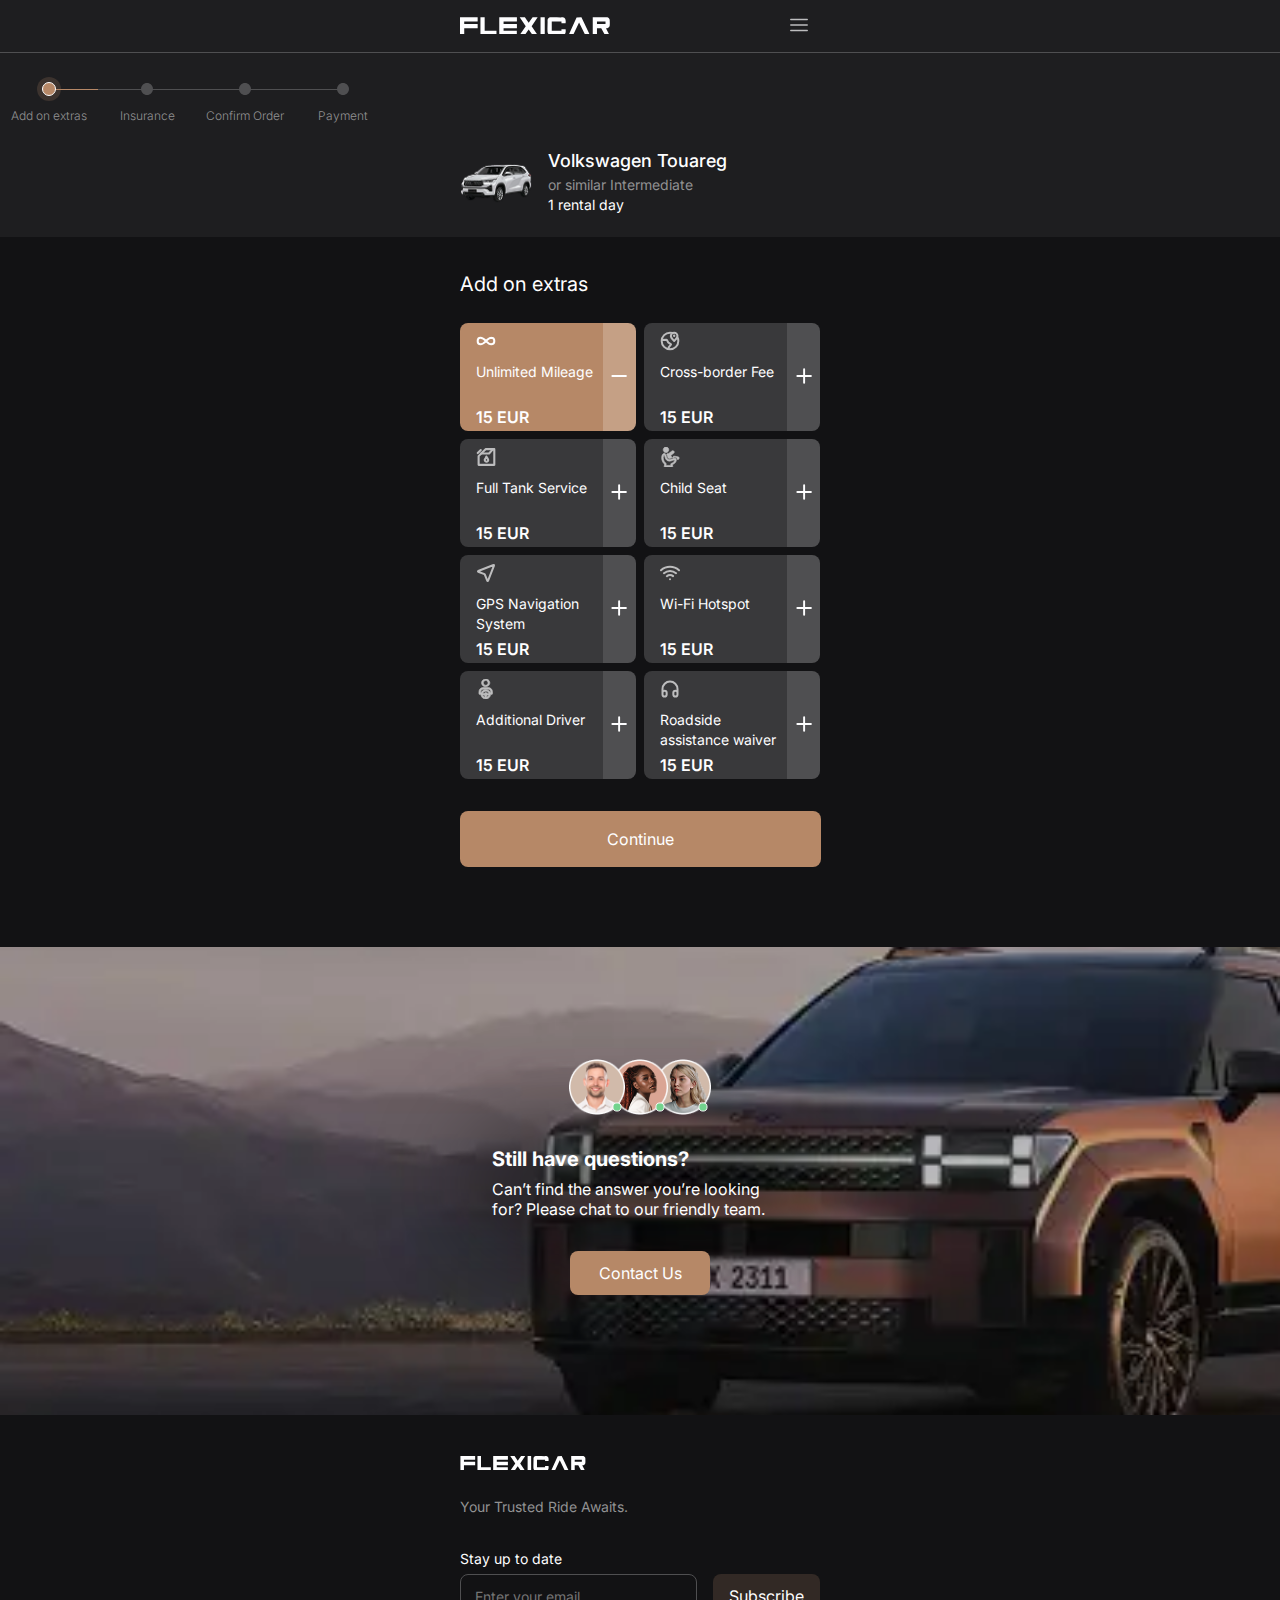
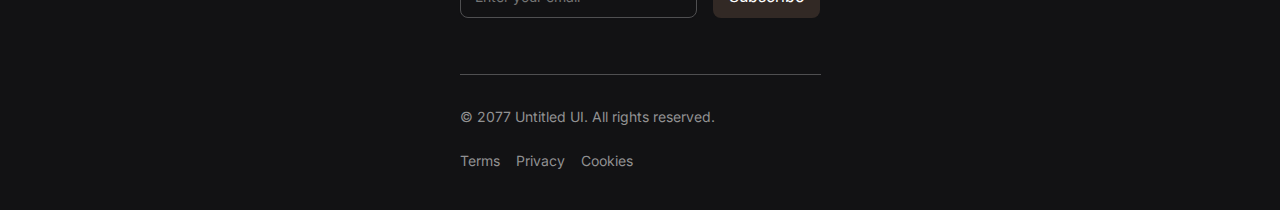
==== product_page_step1.html @ 30f01594 "update product_page_step2 add mobile styles" ====
<!DOCTYPE html>
<html lang="en">
  <head>
    <meta charset="UTF-8" />
    <meta http-equiv="X-UA-Compatible" content="IE=edge" />
    <meta name="viewport" content="width=device-width, initial-scale=1.0" />
    <title>Document</title>
    <link rel="preconnect" href="https://fonts.googleapis.com" />
    <link rel="preconnect" href="https://fonts.gstatic.com" crossorigin />
    <link
      href="https://fonts.googleapis.com/css2?family=Inter:wght@300;400;500;600;700&display=swap"
      rel="stylesheet"
    />
    <link rel="stylesheet" href="./css/global.css" />
    <link rel="stylesheet" href="./css/styles.css" />
  </head>
  <body>
    <header class="header">
      <div class="container nav-container">
        <nav class="header-nav">
          <a href="./index.html" class="logo link">
            <svg class="logo-icon">
              <use href="./assets/icons/icons.svg#_1"></use></svg></a>
          <ul class="nav-list">
            <li class="item">
              <a href="./index.html" class="link link-current">Book</a>
            </li>
            <li class="item">
              <a href="./portfolio.html" class="link">Help</a>
            </li>
            <li class="item"><a href="" class="link">FAQ</a></li>
            <li class="item"><a href="" class="link">Rental Policies</a></li>
            <li class="item"><a href="" class="link">Blog&Guides</a></li>
          </ul>
        </nav>

        <button type="button" class="burger-menu js-open-menu">
          <svg class="burger-icon">
            <use href="./assets/icons/icons.svg#menu"></use>
          </svg>
        </button>
      </div>
    </header>
    <main>
      <section class="car-info">
        <div class="stepper-container">
          <div class="stepper">
            <div class="stepper-icon-wrapper first">
              <span class="background icon">
                <svg class="active-icon">
                  <use href="./assets/icons/icons.svg#Ellipse"></use></svg></span>
              <span class="line"></span>
            </div>
            <p class="stepper-text gray">Add on extras</p>
          </div>
          <div class="stepper">
            <div class="stepper-icon-wrapper not-active">
              <span class="line medium-gray right"></span>
              <svg class="inactive-icon">
                <use href="./assets/icons/icons.svg#Ellipse-2"></use>
              </svg>
              <span class="line medium-gray left"></span>
            </div>
            <p class="stepper-text gray">Insurance</p>
          </div>
          <div class="stepper">
            <div class="stepper-icon-wrapper not-active">
              <span class="line medium-gray right"></span>
              <svg class="inactive-icon">
                <use href="./assets/icons/icons.svg#Ellipse-2"></use>
              </svg>
              <span class="line medium-gray left"></span>
            </div>
            <p class="stepper-text gray">Confirm Order</p>
          </div>
          <div class="stepper">
            <div class="stepper-icon-wrapper not-active last">
              <span class="line medium-gray right"></span>
              <svg class="inactive-icon">
                <use href="./assets/icons/icons.svg#Ellipse-2"></use>
              </svg>
            </div>
            <p class="stepper-text gray">Payment</p>
          </div>
        </div>
        <div class="container">
          <div class="car-info-wrapper">
            <div class="car-info-thumb">
              <img
                src="./assets/images/step1/car@1x.png"
                srcset="
                  ./assets/images/step1/car@1x.png 1x,
                  ./assets/images/step1/car@2x.png 2x
                "
                alt="Car for rental"
                width="72"
                height="48"
                loading="lazy"
              />
            </div>
            <div>
              <h2 class="car-info-title mb-4">Volkswagen Touareg</h2>
              <p class="feature-text gray">or similar Intermediate</p>
              <p class="feature-text">1 rental day</p>
            </div>
          </div>
        </div>
      </section>
      <section class="extras-section">
        <div class="container">
          <h2 class="extras-title">Add on extras</h2>
          <ul class="extras-list">
            <li class="extras-item">
              <div class="extras-wrapper-left active">
                <svg class="extras-icon active">
                  <use href="./assets/icons/icons.svg#infinity"></use>
                </svg>
                <div>
                  <h3 class="extras-item-title">Unlimited Mileage</h3>
                  <p class="extras-price">15 EUR</p>
                </div>
              </div>
              <button class="extras-button active-btn">
                <svg class="btn-icon">
                  <use href="./assets/icons/icons.svg#minus"></use>
                </svg>
              </button>
            </li>
            <li class="extras-item">
              <div class="extras-wrapper-left">
                <svg class="extras-icon">
                  <use href="./assets/icons/icons.svg#globe"></use>
                </svg>
                <div>
                  <h3 class="extras-item-title">Cross-border Fee</h3>
                  <p class="extras-price">15 EUR</p>
                </div>
              </div>
              <button class="extras-button">
                <svg class="btn-icon">
                  <use href="./assets/icons/icons.svg#plus"></use>
                </svg>
              </button>
            </li>
            <li class="extras-item">
              <div class="extras-wrapper-left">
                <svg class="extras-icon">
                  <use href="./assets/icons/icons.svg#Group"></use>
                </svg>
                <div>
                  <h3 class="extras-item-title">Full Tank Service</h3>
                  <p class="extras-price">15 EUR</p>
                </div>
              </div>
              <button class="extras-button">
                <svg class="btn-icon">
                  <use href="./assets/icons/icons.svg#plus"></use>
                </svg>
              </button>
            </li>
            <li class="extras-item">
              <div class="extras-wrapper-left">
                <svg class="extras-icon fill-icon">
                  <use href="./assets/icons/icons.svg#baby-seat"></use>
                </svg>
                <div>
                  <h3 class="extras-item-title">Child Seat</h3>
                  <p class="extras-price">15 EUR</p>
                </div>
              </div>
              <button class="extras-button">
                <svg class="btn-icon">
                  <use href="./assets/icons/icons.svg#plus"></use>
                </svg>
              </button>
            </li>
            <li class="extras-item">
              <div class="extras-wrapper-left">
                <svg class="extras-icon">
                  <use
                    href="./assets/icons/icons.svg#navigation-pointer-01"
                  ></use>
                </svg>
                <div>
                  <h3 class="extras-item-title">GPS Navigation System</h3>
                  <p class="extras-price">15 EUR</p>
                </div>
              </div>
              <button class="extras-button">
                <svg class="btn-icon">
                  <use href="./assets/icons/icons.svg#plus"></use>
                </svg>
              </button>
            </li>
            <li class="extras-item">
              <div class="extras-wrapper-left">
                <svg class="extras-icon">
                  <use href="./assets/icons/icons.svg#wifi"></use>
                </svg>
                <div>
                  <h3 class="extras-item-title">Wi-Fi Hotspot</h3>
                  <p class="extras-price">15 EUR</p>
                </div>
              </div>
              <button class="extras-button">
                <svg class="btn-icon">
                  <use href="./assets/icons/icons.svg#plus"></use>
                </svg>
              </button>
            </li>
            <li class="extras-item">
              <div class="extras-wrapper-left">
                <svg class="extras-icon fill-icon">
                  <use href="./assets/icons/icons.svg#additional-driver"></use>
                </svg>
                <div>
                  <h3 class="extras-item-title">Additional Driver</h3>
                  <p class="extras-price">15 EUR</p>
                </div>
              </div>
              <button class="extras-button">
                <svg class="btn-icon">
                  <use href="./assets/icons/icons.svg#plus"></use>
                </svg>
              </button>
            </li>
            <li class="extras-item">
              <div class="extras-wrapper-left">
                <svg class="extras-icon">
                  <use href="./assets/icons/icons.svg#headphones"></use>
                </svg>
                <div>
                  <h3 class="extras-item-title">Roadside assistance waiver</h3>
                  <p class="extras-price">15 EUR</p>
                </div>
              </div>
              <button class="extras-button">
                <svg class="btn-icon">
                  <use href="./assets/icons/icons.svg#plus"></use>
                </svg>
              </button>
            </li>
          </ul>
          <a
            href="./product_page_step2.html"
            class="main-button primary-btn btn-large"
          >
            Continue
          </a>
        </div>
      </section>
    
    <section class="contact-us">
      <div class="container">
        <div class="contact-wrapper">
          <div class="elipse"></div>
          <div class="avatar-wrapper">
            <div class="avatar-thumb">
              <img
                class="avatar"
                src="./assets/images/contact-us/avatar_1@1x.png"
                srcset="
                  ./assets/images/contact-us/avatar_1@1x.png 1x,
                  ./assets/images/contact-us/avatar_1@2x.png 2x
                "
                alt="avatar of team"
                width="56"
                height="56"
                loading="lazy"
              />
              <svg class="circle">
                <use href="./assets/icons/icons.svg#Ellipse-green"></use>
              </svg>
            </div>
            <div class="avatar-thumb">
              <img
                class="avatar"
                src="./assets/images/contact-us/avatar_2@1x.png"
                srcset="
                  ./assets/images/contact-us/avatar_2@1x.png 1x,
                  ./assets/images/contact-us/avatar_2@2x.png 2x
                "
                alt="avatar of team"
                width="56"
                height="56"
                loading="lazy"
              />
              <svg class="circle">
                <use href="./assets/icons/icons.svg#Ellipse-green"></use>
              </svg>
            </div>
            <div class="avatar-thumb">
              <img
                class="avatar"
                src="./assets/images/contact-us/avatar_3@1x.png"
                srcset="
                  ./assets/images/contact-us/avatar_3@1x.png 1x,
                  ./assets/images/contact-us/avatar_3@2x.png 2x
                "
                alt="avatar of team"
                width="56"
                height="56"
                loading="lazy"
              />
              <svg class="circle">
                <use href="./assets/icons/icons.svg#Ellipse-green"></use>
              </svg>
            </div>
          </div>
          <div class="support-wrapper">
            <h3 class="price">Still have questions?</h3>
            <p class="support-text">
              Can’t find the answer you’re looking for? Please chat to our
              friendly team.
            </p>
          </div>
          <button type="button" class="main-button primary-btn btn-medium">
            Contact Us
          </button>
        </div>
      </div>
    </section>
  </main>
    <footer class="footer-section">
      <div class="container footer-container">
        <div class="footer-wrapper">
          <div class="footer-logo-text">
            <a href="./index.html">
              <svg class="logo-footer">
                <use href="./assets/icons/icons.svg#_1"></use></svg></a>
            <p class="feature-text gray">Your Trusted Ride Awaits.</p>
          </div>
          <div class="subscribe-container">
            <p class="feature-text">Stay up to date</p>
            <form class="subscribe-form" action="">
              <input
                class="subscribe-input"
                type="text"
                placeholder="Enter your email"
              />
              <button
                class="main-button secondary-btn subscribe-btn"
                type="submit"
              >
                Subscribe
              </button>
            </form>
          </div>
        </div>
        <div class="footer-wrapper bottom">
          <p class="feature-text gray">
            © 2077 Untitled UI. All rights reserved.
          </p>
          <div class="footer-links">
            <p class="feature-text gray">Terms</p>
            <p class="feature-text gray">Privacy</p>
            <p class="feature-text gray">Cookies</p>
          </div>
        </div>
      </div>
    </footer>
  </body>
</html>
---- css/global.css ----
:root {
  --white: #fefeff;
  --accent: #b68867;
  --primary: #121214;
  --dark-grey: #1e1e20;
  --light-gray: #919192;
  --medium-gray: #4f4f51;
  --primary-20: rgba(182, 136, 103, 0.2);
  --hover-btn: rgba(182, 136, 103, 0.7);
  --hover-secondary-btn: rgba(64, 54, 49, 0.4);
  --primary-light: #c5a085;
  --background: #121214;
  --white-10: #39393b;
  --white-20:rgba(255, 255, 255, 0.20);
  --white-5: rgba(255, 255, 255, 0.05);
  --white-90: #e9e9e9;
  --white-80: #d3d3d3;
  --white-70: #bdbdbe;
  --white-60: #a7a7a8;
  --white-40: #7b7b7c;
  --white-30: #656566;
  --white-05: #1e1e20;
  --primary-15: rgba(26, 156, 192, 0.15);
  --green-active: #27c137;
  --green-basic: #2ea56d;
  --green-fill: rgba(74, 169, 112, 0.09);
  --green-stroke: rgba(171, 239, 198, 0.5);
  --green-active: #72d38d;
  --red-fill: rgba(240, 68, 56, 0.09);
  --red-basic: #f04438;
  --red-stroke: rgba(254, 205, 202, 0.5);
  --gray-basic: #667085;
  --gray-stroke: rgba(228, 231, 236, 0.5);
  --gray-fill: rgba(102, 112, 133, 0.09);
  --ellipse: rgba(0, 0, 0, 0.4);
  --animation-transition: 250ms cubic-bezier(0.4, 0, 0.2, 1);
  --colors-effects-shadows-shadow-xs: rgba(16, 24, 40, 0.05);
  --linear-gradient:linear-gradient(150deg, #B68867 6.05%, #BC8473 88.69%);
}

*,
*:before,
*:after {
  box-sizing: border-box;
  margin: 0;
  padding: 0;
}

html,
body {
  max-width: 100vw;
}

body {
  min-height: 100vh;
  margin: 0;
  font-family: "Inter", sans-serif;
  font-size: 14px;
  font-style: normal;
  font-weight: 400;
  line-height: normal;
  background-color: var(--primary);
  color: var(--white);
  -webkit-font-smoothing: antialiased;
  -moz-osx-font-smoothing: grayscale;
}

input {
  appearance: none;
  -webkit-appearance: none;
  -moz-appearance: none;
  border: none;
  padding: 0;
  margin: 0;
  background: none;
  font: inherit;
  color: inherit;
  cursor: text;
}

img {
  display: block;
  height: auto;
  width: 100%;
}

ul,
ol {
  list-style: none;
}

h1,
h2,
h3,
p {
  margin: 0;
  font-weight: normal;
  margin-block-start: 0;
}

a {
  display: block;
  text-decoration: none;
  color: inherit;
}

button {
  padding: 0;
  border: none;
  font: inherit;
  background-color: transparent;
  cursor: pointer;
}

address {
  font-style: normal;
}

.container {
  width: 393px;
  margin-left: auto;
  margin-right: auto;
  padding-left: 16px;
  padding-right: 16px;
}

.main-button {
  display: flex;
  justify-content: center;
  align-items: center;
  border-radius: 8px;
  gap: 8px;
  padding: 18px 24px;
  font-size: 16px;
  color: var(--white);
  transition: background-color var(--animation-transition);
}

.primary-btn {
  background-color: var(--accent);
  z-index: 1;
}

.primary-btn:hover,
.primary-btn:focus {
  background-color: var(--hover-btn);
}

.secondary-btn {
  background-color: var(--primary-20);
}

.secondary-btn:hover,
.secondary-btn:focus {
  background-color: var(--hover-secondary-btn);
}

.subscribe-btn {
  height: 44px;
  padding: 12px 16px;
}

.btn-large {
  width: 361px;
  height: 56px;
  margin-left: auto;
  margin-right: auto;
}

.btn-medium {
  width: 140px;
  height: 44px;
}
---- css/styles.css ----
.header {
  width: 100%;
  padding-top: 4px;
  padding-bottom: 4px;
  background-color: var(--dark-grey);
}

.container.nav-container {
  display: flex;
  align-items: center;
  justify-content: space-between;
}

.header-nav {
  display: flex;
  align-items: center;
}

.logo-icon{
  width: 150px;
  height: 18px;
  fill: var(--white);
}

.nav-list {
  display: none;
}

.burger-menu {
  width: 44px;
  height: 44px;
  padding: 10px;
  background-color: transparent;
  border: none;
}

.burger-icon{
  width: 22px;
  height: 22px;
  stroke: var( --white-70);
}

.product-section {
  position: relative;
  padding-top: 40px;
  padding-bottom: 80px;
}

.product-container {
  display: flex;
  flex-direction: column;
  gap: 24px;
  margin-bottom: 32px;
}
.list-wrapper {
  display: flex;
  flex-direction: column;
  gap: 24px;
}

.title-wrapper,
.features-wrapper {
  display: flex;
  flex-direction: column;
  gap: 8px;
}

.car-title {
  font-size: 20px;
  font-weight: 500;
  line-height: 1;
  text-transform: capitalize;
}

.price {
  font-size: 20px;
  font-weight: 700;
}

.car-container {
  position: relative;
  padding-top: 24px;
  padding-bottom: 30px;
}

.gradient {
  position: absolute;
  top: 16px;
  width: 361px;
  height: 242px;
  flex-shrink: 0;
  border-radius: 361px;
  background: radial-gradient(
    50% 50% at 50% 50%,
    rgba(255, 255, 255, 0.35) 0%,
    rgba(255, 255, 255, 0) 100%
  );
  filter: blur(40px);
}

.thumb {
  position: relative;
}

.ellipse {
  position: absolute;
  bottom: 3px;
  width: 361px;
  height: 66px;
  color: var(--primary);
  filter: blur(40px);
  border-radius: 361px;
}

.car-img {
  width: 361px;
  height: 188px;
}

.features-title {
  font-size: 18px;
  font-weight: 500;
  line-height: 1.56;
}

.features-list {
  display: flex;
  flex-direction: column;
  align-items: flex-start;
  gap: 4px;
  align-self: stretch;
}

.feature-item {
  display: flex;
  align-items: center;
  gap: 8px;
}

.icon-stroke{
  width: 16px;
  height: 16px;
  fill: transparent;
  stroke: var( --white);
}

.icon-fill{
    width: 16px;
    height: 16px;
    fill: var( --white);
}

.feature-text {
  line-height: 1.4;
}

.info-list {
  display: flex;
  flex-wrap: wrap;
  column-gap: 8px;
  row-gap: 4px;
}

.info-item {
  display: flex;
  width: 142px;
  padding: 4px 0px;
  align-items: center;
  align-content: center;
  gap: 8px;
  flex-wrap: wrap;
}

.contact-us {
  padding: 80px 0px;
  background-size: cover;
  background-repeat: no-repeat;
  background-position: center;
  background-image: url("../assets/images/contact_us_bg_mobile@1x.webp");
}
@media (-webkit-min-device-pixel-ratio: 2),
  (min-resolution: 192dpi),
  (min-resolution: 2dppx) {
  @media (max-width: 767px) {
    .contact-us {
      background-image: url("../assets/images/contact_us_bg_mobile@2x.webp");
    }
  }
}

.contact-wrapper {
  position: relative;
  display: flex;
  flex-direction: column;
  justify-content: center;
  align-items: center;
  padding: 32px 32px 40px 32px;
  gap: 32px;
}

.elipse {
  position: absolute;
  bottom: 76px;
  width: 361px;
  height: 142px;
  border-radius: 361px;
  background: var(--ellipse);
  filter: blur(42.75px);
}

.avatar-wrapper {
  display: flex;
}
.avatar-wrapper .avatar-thumb:not(:first-child) {
  margin-left: -13px;
}

.avatar-thumb:nth-child(1) {
  z-index: 2;
}
.avatar-thumb:nth-child(2) {
  z-index: 1;
}

.avatar-thumb {
  position: relative;
}

.avatar {
  width: 56px;
  height: 56px;
}

.circle {
  width: 10px;
  height: 10px;
  position: absolute;
  bottom: 3px;
  right: 3px;
  fill: var(--green-active);
}

.support-wrapper {
  position: relative;
  z-index: 1;
  display: flex;
  flex-direction: column;
  gap: 8px;
}

.support-text, .card-title, .notice-text {
  font-size: 16px;
}

.footer-section {
  padding: 40px 0;
}

.footer-container {
  display: flex;
  flex-direction: column;
  gap: 56px;
}

.footer-wrapper {
  display: flex;
  flex-direction: column;
  gap: 32px;
}

.footer-wrapper.bottom {
  padding-top: 32px;
  border-top: 1px solid var(--medium-gray);
  gap: 24px;
}

.footer-logo-text {
  display: flex;
  flex-direction: column;
  gap: 24px;
}

.logo-footer{
  width: 126px;
  height: 15px;
  fill: var(--white);
}

.gray {
  color: var(--light-gray);
}

.subscribe-container {
  display: flex;
  flex-direction: column;
  gap: 6px;
}

.subscribe-form {
  display: flex;
  gap: 16px;
}

.subscribe-input {
  display: flex;
  align-items: center;
  align-self: stretch;
  width: 237px;
  padding: 12px 14px;
  outline: none;
  background-color: transparent;
  color: var(--light-gray);
  border-radius: 8px;
  border: 1px solid var(--medium-gray);
  box-shadow: 0px 1px 2px 0px var(--colors-effects-shadows-shadow-xs);
  transition: border-color 0.3s ease;
}

.subscribe-input:focus {
  border: 1px solid var(--white-70);
}

.footer-links {
  display: flex;
  gap: 16px;
}

/* Product page step-1 */

.car-info {
  display: flex;
  flex-direction: column;
  justify-content: flex-end;
  align-items: flex-start;
  gap: 16px;
  padding: 24px 0px 2px 0px;
  background-color: var(--dark-grey);
  border-top: 1px solid var(--medium-gray);
}

.stepper-container {
  display: flex;
}

.stepper {
  display: flex;
  flex-direction: column;
  align-items: center;
  width: 98px;
  height: 46px;
}

.stepper-icon-wrapper {
  display: flex;
  align-items: center;
  margin-bottom: 13px;
}

.stepper-icon-wrapper.first {
  padding-left: 37px;
  margin-bottom: 7px;
}

.stepper-icon-wrapper.last {
  padding-right: 43px;
}

.stepper-icon-wrapper.not-active {
  padding-top: 6px;
}

.background {
  position: relative;
  width: 24px;
  height: 24px;
  /* padding: 4.8px;
  background-color: var(--primary-20); */
  border-radius: 50%;
  z-index: 6;
}

.background.icon {
  padding: 4.8px;
  background-color: var(--primary-20);
}

.active-icon {
  display: block;
  width: 14px;
  height: 14px;
  z-index: 4;
}

.inactive-icon {
  width: 12px;
  height: 12px;
  fill: var(--medium-gray);
}

.line {
  position: relative;
  display: block;
  width: 49px;
  height: 1px;
  background-color: var(--accent);
  z-index: 2;
  margin-left: -12px;
}

.left {
  margin-left: -6px;
}
.right {
  margin-right: -6px;
  margin-left: 0;
}

.medium-gray {
  background-color: var(--medium-gray);
}

.stepper-text, .text-warning {
  font-size: 12px;
  font-weight: 300;
  line-height: 1.4;
}

.car-info-wrapper {
  display: flex;
  /* align-items: center; */
  padding: 8px 0 16px 0;
  gap: 16px;
}

.car-info-thumb {
  padding: 12px 0px;
  width: 72px;
  height: 72px;
}

.car-info-title {
  font-size: 18px;
  font-weight: 500;
  line-height: 1.55556;
}

/* Extras section */

.extras-section,
.insurance-section {
  padding-top: 32px;
  padding-bottom: 80px;
}

.extras-title, .insurance-title {
  font-size: 20px;
  line-height: 1.5;
  margin-bottom: 24px;
}

.extras-list {
  display: grid;
  grid-template-columns: repeat(2, 1fr);
  gap: 8px;
  margin-bottom: 32px;
}

.extras-item {
  display: flex;
  width: 176px;
  height: 108px;
}

.extras-wrapper-left {
  width: 100%;
  padding: 8px 8px 8px 16px;
  background-color: var(--white-10);
  border-top-left-radius: 8px;
  border-bottom-left-radius: 8px;
}

.extras-wrapper-left.active {
  background-color: var(--accent);
}

.extras-button {
  padding: 14px 4.5px;
  background-color: var(--medium-gray);
  border-top-right-radius: 8px;
  border-bottom-right-radius: 8px;
}

.active-btn {
  background-color: var(--primary-light);
}

.btn-icon {
  width: 24px;
  height: 24px;
  stroke: var(--white);
}

.extras-icon {
  width: 20px;
  height: 20px;
  margin-bottom: 8px;
  stroke: var(--white-70);
  fill: transparent;
}

.extras-icon.active{
  stroke: var(--white); 
}

.extras-icon.fill-icon{
  fill: var(--white-70);
}

.extras-item-title {
  height: 40px;
  margin-bottom: 5px;
  font-size: 14px;
  font-style: normal;
  font-weight: 400;
  line-height: 1.4;
}

.extras-price {
  font-size: 16px;
  font-weight: 600;
}

/* Product page step-2 */

.indicator-icon{
  width: 16px;
  height: 16px;
  fill: var(--white);
  z-index: 4;
}

/* .background-check {
  position: relative;
  width: 24px;
  height: 24px;
  padding: 4px;
  background-color: var(--primary-light);
  border-radius: 50%;
  z-index: 6;
} */

.background.check {
  padding: 4px;
  background-color: var(--primary-light);
}

.stepper-icon-wrapper.second {
  margin-bottom: 7px;
}

.insurance-list{
  display: grid;
  grid-template-columns: 1fr;
  gap: 8px;
  margin-bottom: 32px;
}
@media (min-width: 768px) and (max-width: 1023px) {
  .insurance-list {
    grid-template-columns: repeat(3, 1fr);
    gap: 12px;
  }
}

.insurance-item {
  display: flex;
  flex-direction: column;
  gap: 16px;
  padding: 16px;
  background-color: var(--white-5);
  border-radius: 16px;
}

.insurance-item.active {
  /* position: relative;
  border: 2px solid var(--white-20);
  background: var(--linear-gradient); */
  
  border: 2px solid var(--white-20);
  background: url("../assets/images/step2/BG1x.png"), var(--linear-gradient);
  background-size: contain;
  background-repeat: no-repeat;
  background-position: right;
  background-clip: padding-box;
}

@media (-webkit-min-device-pixel-ratio: 2),
  (min-resolution: 192dpi),
  (min-resolution: 2dppx) {
  @media (max-width: 767px) {
    .insurance-item.active {
      background: url("../assets/images/step2/bg@2x.png"), var(--linear-gradient);
      background-size: contain;
      background-repeat: no-repeat;
      background-position: right;
      background-clip: padding-box;
    }
  }
}


.insurance-title-wrapper{
  display: flex;
  flex-direction: column;
  gap: 8px;
  text-align: center;
}

.insurance-price{
font-size: 24px;
font-weight: 500;
line-height: 1;
text-transform: capitalize;
}

.notice-icon{
  width: 16px;
  height: 16px;
  stroke: red;
  fill: transparent;
}

.notice-list{
  display: flex;
  flex: 1 0 0;
  flex-direction: column;
  gap: 16px;
}

.notice-item{
  display: flex;
  gap: 8px;
}

.notice-item .text{
  width: 305px;
}

.text-warning{
  color: var(--white-30);
}

.green{
  stroke: var(--green-active);
}
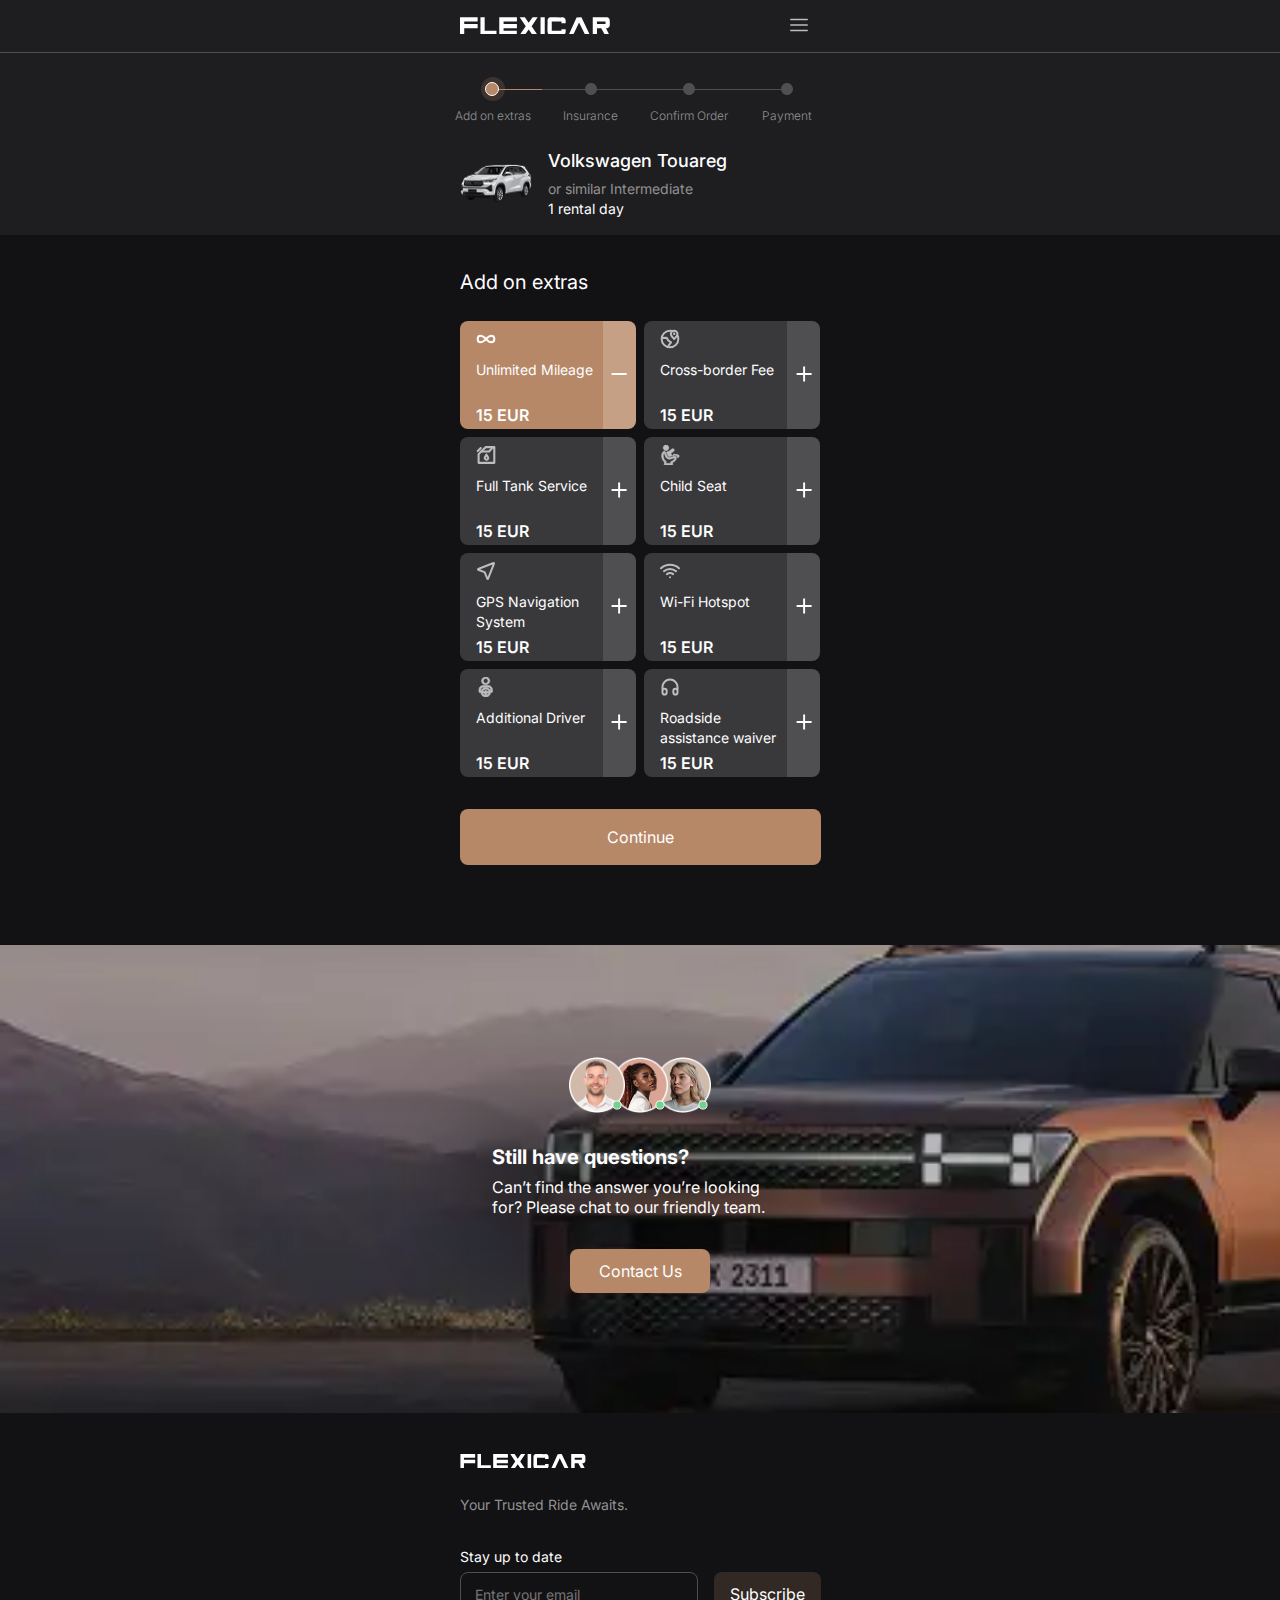
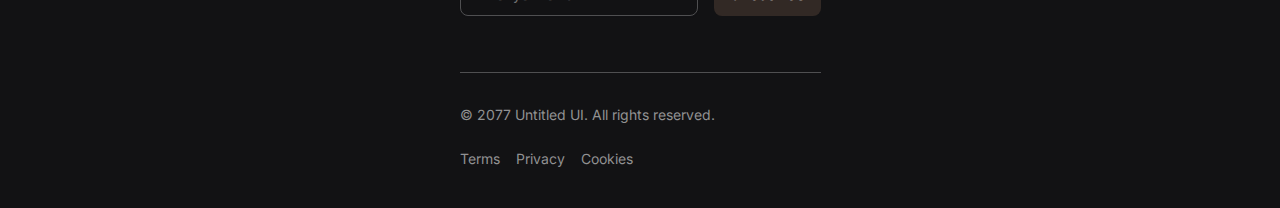
==== commit a2da3bda: "finish mobile responsive layout" ====
--- a/product_page_step1.html
+++ b/product_page_step1.html
@@ -99,7 +99,7 @@
               />
             </div>
             <div>
-              <h2 class="car-info-title mb-4">Volkswagen Touareg</h2>
+              <h2 class="car-info-title">Volkswagen Touareg</h2>
               <p class="feature-text gray">or similar Intermediate</p>
               <p class="feature-text">1 rental day</p>
             </div>
@@ -334,7 +334,7 @@
             <p class="feature-text">Stay up to date</p>
             <form class="subscribe-form" action="">
               <input
-                class="subscribe-input"
+                class="styled-input subscribe-input"
                 type="text"
                 placeholder="Enter your email"
               />
--- a/css/global.css
+++ b/css/global.css
@@ -32,6 +32,7 @@
   --gray-basic: #667085;
   --gray-stroke: rgba(228, 231, 236, 0.5);
   --gray-fill: rgba(102, 112, 133, 0.09);
+  --checkbox-border:#D0D5DD;
   --ellipse: rgba(0, 0, 0, 0.4);
   --animation-transition: 250ms cubic-bezier(0.4, 0, 0.2, 1);
   --colors-effects-shadows-shadow-xs: rgba(16, 24, 40, 0.05);
@@ -65,7 +66,7 @@
   -moz-osx-font-smoothing: grayscale;
 }
 
-input {
+input, select {
   appearance: none;
   -webkit-appearance: none;
   -moz-appearance: none;
@@ -96,6 +97,10 @@
   margin: 0;
   font-weight: normal;
   margin-block-start: 0;
+}
+
+table {
+  border-spacing:0cap;
 }
 
 a {
--- a/css/styles.css
+++ b/css/styles.css
@@ -16,7 +16,7 @@
   align-items: center;
 }
 
-.logo-icon{
+.logo-icon {
   width: 150px;
   height: 18px;
   fill: var(--white);
@@ -34,10 +34,10 @@
   border: none;
 }
 
-.burger-icon{
+.burger-icon {
   width: 22px;
   height: 22px;
-  stroke: var( --white-70);
+  stroke: var(--white-70);
 }
 
 .product-section {
@@ -117,10 +117,13 @@
   height: 188px;
 }
 
-.features-title {
+.features-title,
+.car-info-title,
+.total-table th,
+.total-table td {
   font-size: 18px;
   font-weight: 500;
-  line-height: 1.56;
+  line-height: 1.55556;
 }
 
 .features-list {
@@ -137,17 +140,17 @@
   gap: 8px;
 }
 
-.icon-stroke{
+.icon-stroke {
   width: 16px;
   height: 16px;
   fill: transparent;
-  stroke: var( --white);
-}
-
-.icon-fill{
-    width: 16px;
-    height: 16px;
-    fill: var( --white);
+  stroke: var(--white);
+}
+
+.icon-fill {
+  width: 16px;
+  height: 16px;
+  fill: var(--white);
 }
 
 .feature-text {
@@ -248,7 +251,9 @@
   gap: 8px;
 }
 
-.support-text, .card-title, .notice-text {
+.support-text,
+.card-title,
+.notice-text {
   font-size: 16px;
 }
 
@@ -280,7 +285,7 @@
   gap: 24px;
 }
 
-.logo-footer{
+.logo-footer {
   width: 126px;
   height: 15px;
   fill: var(--white);
@@ -301,11 +306,7 @@
   gap: 16px;
 }
 
-.subscribe-input {
-  display: flex;
-  align-items: center;
-  align-self: stretch;
-  width: 237px;
+.styled-input {
   padding: 12px 14px;
   outline: none;
   background-color: transparent;
@@ -316,8 +317,12 @@
   transition: border-color 0.3s ease;
 }
 
-.subscribe-input:focus {
+.styled-input:focus {
   border: 1px solid var(--white-70);
+}
+
+.subscribe-input {
+  min-width: 237px;
 }
 
 .footer-links {
@@ -333,13 +338,16 @@
   justify-content: flex-end;
   align-items: flex-start;
   gap: 16px;
-  padding: 24px 0px 2px 0px;
+  padding: 24px 0 0 0;
   background-color: var(--dark-grey);
   border-top: 1px solid var(--medium-gray);
 }
 
 .stepper-container {
   display: flex;
+  width: 393px;
+ margin-left: auto;
+ margin-right: auto;
 }
 
 .stepper {
@@ -373,8 +381,6 @@
   position: relative;
   width: 24px;
   height: 24px;
-  /* padding: 4.8px;
-  background-color: var(--primary-20); */
   border-radius: 50%;
   z-index: 6;
 }
@@ -419,7 +425,8 @@
   background-color: var(--medium-gray);
 }
 
-.stepper-text, .text-warning {
+.stepper-text,
+.text-warning {
   font-size: 12px;
   font-weight: 300;
   line-height: 1.4;
@@ -433,26 +440,27 @@
 }
 
 .car-info-thumb {
-  padding: 12px 0px;
+  padding: 12px 0;
   width: 72px;
   height: 72px;
 }
 
 .car-info-title {
-  font-size: 18px;
-  font-weight: 500;
-  line-height: 1.55556;
+  margin-bottom: 4px;
 }
 
 /* Extras section */
 
 .extras-section,
-.insurance-section {
+.insurance-section,
+.form-container {
   padding-top: 32px;
   padding-bottom: 80px;
 }
 
-.extras-title, .insurance-title {
+.extras-title,
+.insurance-title,
+.form-title {
   font-size: 20px;
   line-height: 1.5;
   margin-bottom: 24px;
@@ -500,7 +508,7 @@
   stroke: var(--white);
 }
 
-.extras-icon {
+.extras-icon, .card-icon {
   width: 20px;
   height: 20px;
   margin-bottom: 8px;
@@ -508,11 +516,11 @@
   fill: transparent;
 }
 
-.extras-icon.active{
-  stroke: var(--white); 
-}
-
-.extras-icon.fill-icon{
+.extras-icon.active {
+  stroke: var(--white);
+}
+
+.extras-icon.fill-icon {
   fill: var(--white-70);
 }
 
@@ -520,8 +528,6 @@
   height: 40px;
   margin-bottom: 5px;
   font-size: 14px;
-  font-style: normal;
-  font-weight: 400;
   line-height: 1.4;
 }
 
@@ -532,7 +538,7 @@
 
 /* Product page step-2 */
 
-.indicator-icon{
+.indicator-icon {
   width: 16px;
   height: 16px;
   fill: var(--white);
@@ -558,7 +564,7 @@
   margin-bottom: 7px;
 }
 
-.insurance-list{
+.insurance-list {
   display: grid;
   grid-template-columns: 1fr;
   gap: 8px;
@@ -581,10 +587,6 @@
 }
 
 .insurance-item.active {
-  /* position: relative;
-  border: 2px solid var(--white-20);
-  background: var(--linear-gradient); */
-  
   border: 2px solid var(--white-20);
   background: url("../assets/images/step2/BG1x.png"), var(--linear-gradient);
   background-size: contain;
@@ -598,7 +600,8 @@
   (min-resolution: 2dppx) {
   @media (max-width: 767px) {
     .insurance-item.active {
-      background: url("../assets/images/step2/bg@2x.png"), var(--linear-gradient);
+      background: url("../assets/images/step2/bg@2x.png"),
+        var(--linear-gradient);
       background-size: contain;
       background-repeat: no-repeat;
       background-position: right;
@@ -607,48 +610,248 @@
   }
 }
 
-
-.insurance-title-wrapper{
+.insurance-title-wrapper {
   display: flex;
   flex-direction: column;
   gap: 8px;
   text-align: center;
 }
 
-.insurance-price{
-font-size: 24px;
-font-weight: 500;
-line-height: 1;
-text-transform: capitalize;
-}
-
-.notice-icon{
+.insurance-price {
+  font-size: 24px;
+  font-weight: 500;
+  line-height: 1;
+  text-transform: capitalize;
+}
+
+.notice-icon {
   width: 16px;
   height: 16px;
-  stroke: red;
+  stroke: var(--red-basic);
   fill: transparent;
 }
 
-.notice-list{
+.notice-list {
   display: flex;
   flex: 1 0 0;
   flex-direction: column;
   gap: 16px;
 }
 
-.notice-item{
+.notice-item {
   display: flex;
   gap: 8px;
 }
 
-.notice-item .text{
+.notice-item .text {
   width: 305px;
 }
 
-.text-warning{
+.text-warning {
   color: var(--white-30);
 }
 
-.green{
+.green {
   stroke: var(--green-active);
+}
+
+/* Product page step-3 */
+
+.form-order {
+  display: flex;
+  flex-direction: column;
+  gap: 24px;
+}
+
+.phone-input-wrapper {
+  display: flex;
+  align-items: center;
+  align-self: stretch;
+  width: 100%;
+  border-radius: 8px;
+  border: 1px solid var(--medium-gray);
+  box-shadow: 0px 1px 2px 0px var(--colors-effects-shadows-shadow-xs);
+  background-color: transparent;
+  transition: border-color 0.3s ease;
+}
+
+.phone-input-wrapper select {
+  appearance: none;
+  -webkit-appearance: none;
+  -moz-appearance: none;
+  background-color: transparent;
+  color: var(--light-gray);
+  border: none;
+  padding: 12px 8px 12px 28px;
+  cursor: pointer;
+  background-image: url("../assets/icons/chevron-down.svg");
+  background-repeat: no-repeat;
+  background-position: right 13px center;
+}
+
+.phone-input-wrapper input {
+  flex: 1;
+  background-color: transparent;
+  color: var(--light-gray);
+  border: none;
+  padding: 12px 14px 12px 12px;
+  font-family: Inter, sans-serif;
+  font-size: 16px;
+}
+
+.phone-input-wrapper input::placeholder {
+  color: var(--light-gray);
+  opacity: 0.7;
+}
+
+.phone-input-wrapper:focus-within {
+  border: 1px solid var(--white-70);
+}
+
+.phone-input-wrapper input:focus,
+select:focus {
+  outline: none;
+}
+
+.form-group {
+  display: flex;
+  flex-direction: column;
+  gap: 6px;
+  font-size: 16px;
+  line-height: 1.5;
+  margin-bottom: 10px;
+}
+
+.form-group label {
+  font-size: 14px;
+}
+
+.required {
+  color: var(--accent);
+  margin-left: 2px;
+}
+
+@media (max-width: 767px) {
+  .phone-input-wrapper {
+    max-width: 100%;
+  }
+}
+
+.order-info-container {
+  display: flex;
+  padding: 16px;
+  flex-direction: column;
+  gap: 24px;
+  border-radius: 16px;
+  background: rgba(255, 255, 255, 0.04);
+}
+
+.details-list {
+  display: flex;
+  flex-direction: column;
+  gap: 7px;
+}
+
+.detail-item {
+  display: flex;
+  justify-content: space-between;
+  align-items: center;
+}
+
+.details-list dt {
+  line-height: 1.4;
+}
+
+.details-list dd {
+  font-weight: 300;
+}
+
+.total-table {
+  width: 100%;
+  border-collapse: collapse;
+}
+
+.total-table th {
+  padding-top: 8px;
+  text-align: left;
+}
+
+.total-table td {
+  padding-top: 8px;
+  text-align: right;
+}
+
+.total-table tr {
+  border-top: 1px solid var(--medium-gray);
+}
+
+/* Checkbox */
+
+.checkbox-group {
+  display: flex;
+}
+
+.checkbox-label {
+  display: flex;
+  align-items: center;
+  gap: 12px;
+  font-size: 16px;
+  line-height: 1.5;
+  cursor: pointer; 
+}
+
+.checkbox-label input[type="checkbox"] {
+  position: absolute;
+  opacity: 0;
+  width: 0;
+  height: 0;
+}
+
+.custom-checkbox {
+  display: flex;
+  align-items: center;
+  justify-content: center;
+  width: 20px;
+  height: 20px;
+  background-color: transparent;
+  border: 1px solid var(--checkbox-border);
+  border-radius: 6px;
+  transition: background-color 0.3s ease, border-color 0.3s ease;
+}
+
+.check-icon {
+  width: 16px;
+  height: 16px;
+  fill: var(--white); 
+  opacity: 0;
+  transition: opacity 0.3s ease;
+}
+
+.checkbox-label input[type="checkbox"]:checked + .custom-checkbox {
+  background-color: var(--accent); 
+  border-color: var(--accent); 
+}
+
+.checkbox-label input[type="checkbox"]:checked + .custom-checkbox .check-icon {
+  opacity: 1;
+}
+
+.checkbox-label input[type="checkbox"]:focus + .custom-checkbox {
+  outline: 2px solid var(--accent);
+  outline-offset: 2px;
+}
+
+.container-buttons{
+  display: flex;
+  flex-direction: column;
+  gap: 16px;
+}
+
+.card-icon{
+  margin-bottom: 0;
+  stroke: var(--white);
+}
+
+.container-buttons.desktop{
+  display: none;
 }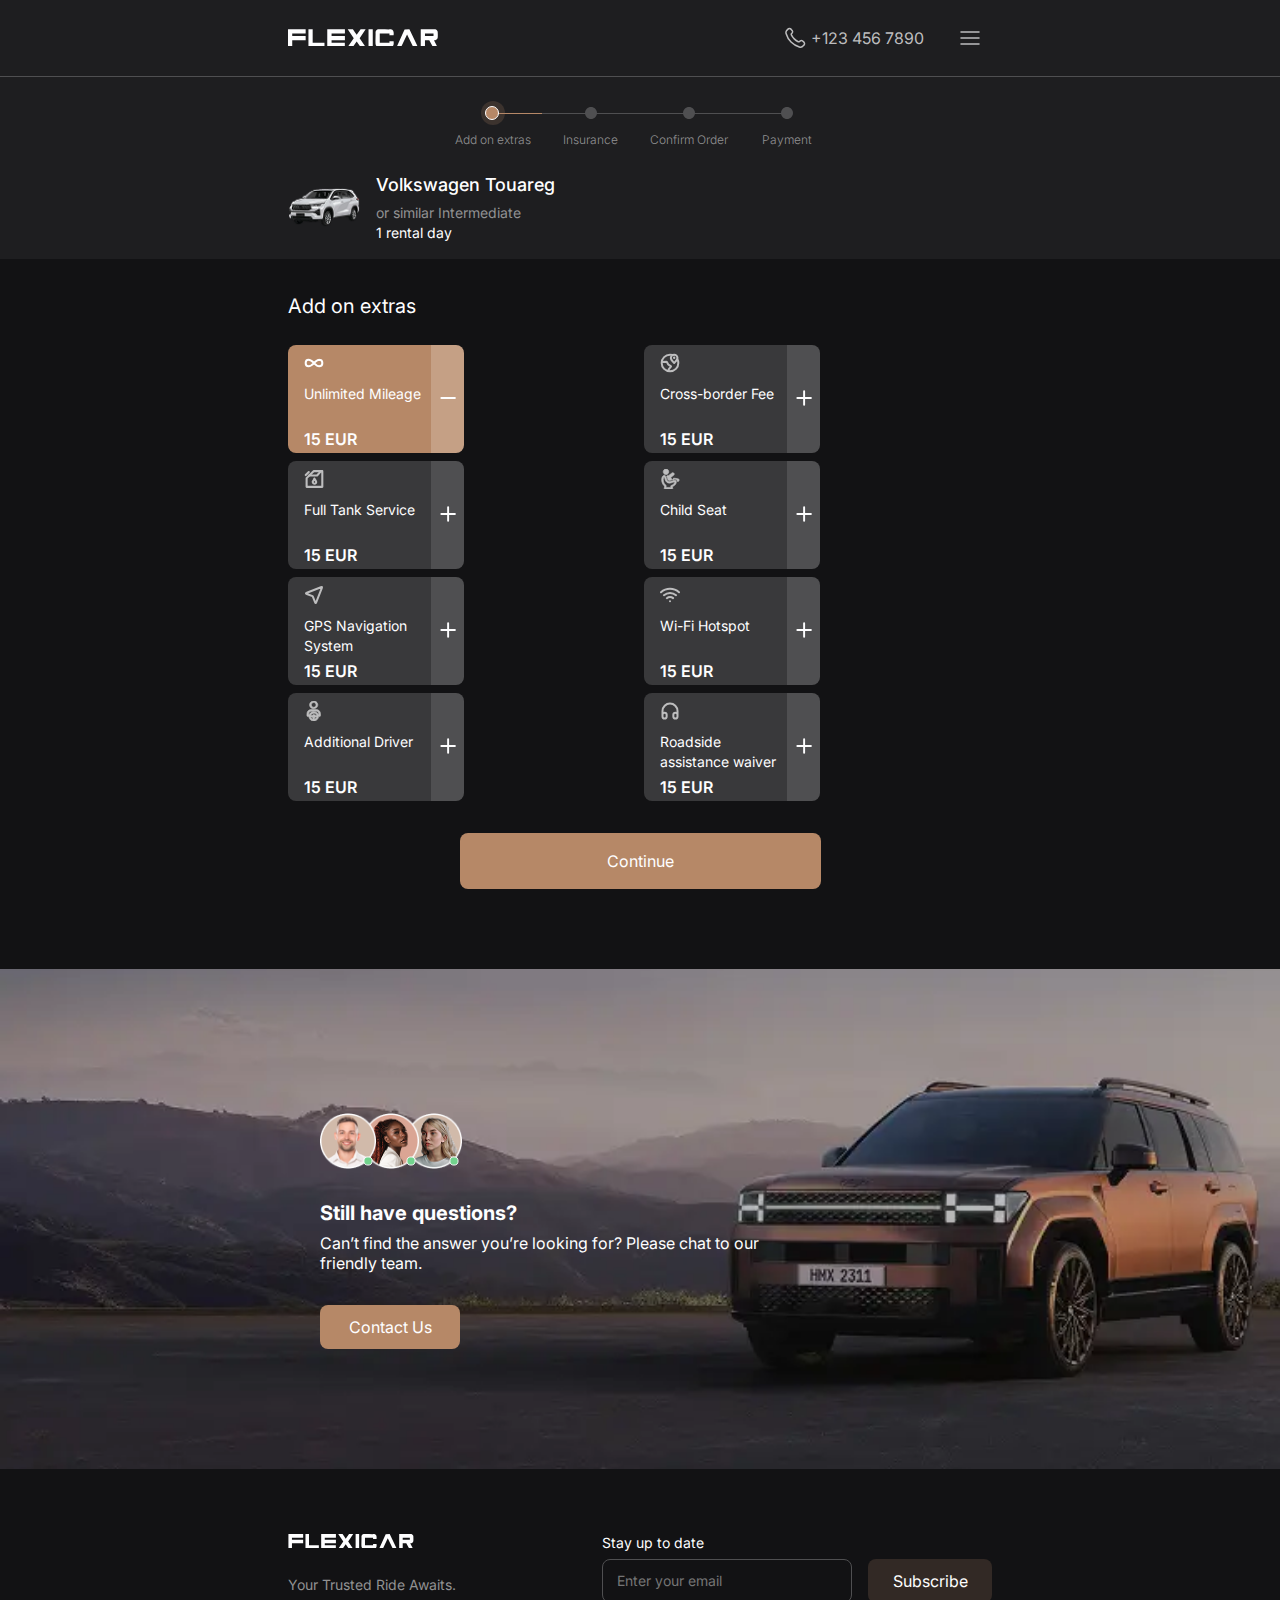
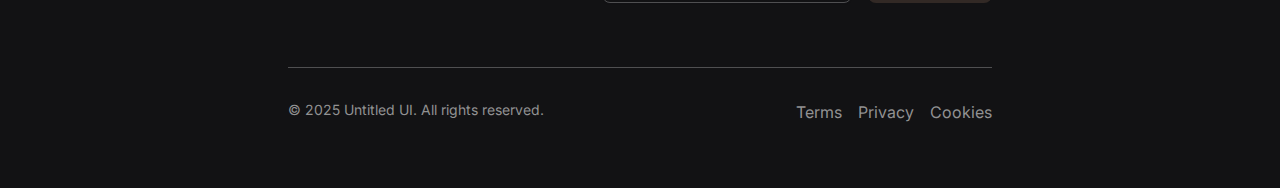
==== commit d41a6e21: "add tablet styles to index.html" ====
--- a/product_page_step1.html
+++ b/product_page_step1.html
@@ -33,12 +33,32 @@
             <li class="item"><a href="" class="link">Blog&Guides</a></li>
           </ul>
         </nav>
-
-        <button type="button" class="burger-menu js-open-menu">
+        <div class="header-actions">
+          <div class="language-switcher" aria-label="Language switcher">
+            <button class="language-btn" aria-expanded="false" aria-controls="language-menu">
+              EN
+              <svg class="chevron-icon" aria-hidden="true">
+                <use href="./assets/icons/icons.svg#chevron-down"></use>
+              </svg>
+            </button>
+          </div> 
+          <a href="tel:+123 456 7890" class="header-phone">
+            <svg class="phone-icon" aria-hidden="true">
+              <use href="./assets/icons/icons.svg#phone"></use>
+            </svg>
+            <span class="phone-text">+123 456 7890</span>
+          </a>
+          <div class="login-container">
+          <button type="button" class="login-btn">
+            <svg class="chevron-icon" aria-hidden="true">
+              <use href="./assets/icons/icons.svg#log-in"></use>
+            </svg>Sign In</button>
+        </div>
+        <button type="button" class="burger-menu">
           <svg class="burger-icon">
             <use href="./assets/icons/icons.svg#menu"></use>
           </svg>
-        </button>
+        </button></div>
       </div>
     </header>
     <main>
@@ -100,8 +120,8 @@
             </div>
             <div>
               <h2 class="car-info-title">Volkswagen Touareg</h2>
-              <p class="feature-text gray">or similar Intermediate</p>
-              <p class="feature-text">1 rental day</p>
+              <p class="sub-text-line-height gray">or similar Intermediate</p>
+              <p class="sub-text-line-height">1 rental day</p>
             </div>
           </div>
         </div>
@@ -328,10 +348,10 @@
             <a href="./index.html">
               <svg class="logo-footer">
                 <use href="./assets/icons/icons.svg#_1"></use></svg></a>
-            <p class="feature-text gray">Your Trusted Ride Awaits.</p>
+            <p class="sub-text-line-height gray">Your Trusted Ride Awaits.</p>
           </div>
           <div class="subscribe-container">
-            <p class="feature-text">Stay up to date</p>
+            <p class="sub-text-line-height">Stay up to date</p>
             <form class="subscribe-form" action="">
               <input
                 class="styled-input subscribe-input"
@@ -348,14 +368,14 @@
           </div>
         </div>
         <div class="footer-wrapper bottom">
-          <p class="feature-text gray">
-            © 2077 Untitled UI. All rights reserved.
+          <p class="sub-text-line-height gray">
+            © 2025 Untitled UI. All rights reserved.
           </p>
-          <div class="footer-links">
-            <p class="feature-text gray">Terms</p>
-            <p class="feature-text gray">Privacy</p>
-            <p class="feature-text gray">Cookies</p>
-          </div>
+          <ul class="footer-links">
+            <li><a class="sub-text-line-height gray footer-text" href="./index.html">Terms</a></li>
+            <li><a class="sub-text-line-height gray footer-text" href="./index.html">Privacy</a></li>
+            <li><a class="sub-text-line-height gray footer-text" href="./index.html">Cookies</a></li>
+          </ul>
         </div>
       </div>
     </footer>
--- a/css/global.css
+++ b/css/global.css
@@ -11,7 +11,7 @@
   --primary-light: #c5a085;
   --background: #121214;
   --white-10: #39393b;
-  --white-20:rgba(255, 255, 255, 0.20);
+  --white-20: rgba(255, 255, 255, 0.2);
   --white-5: rgba(255, 255, 255, 0.05);
   --white-90: #e9e9e9;
   --white-80: #d3d3d3;
@@ -32,11 +32,11 @@
   --gray-basic: #667085;
   --gray-stroke: rgba(228, 231, 236, 0.5);
   --gray-fill: rgba(102, 112, 133, 0.09);
-  --checkbox-border:#D0D5DD;
+  --checkbox-border: #d0d5dd;
   --ellipse: rgba(0, 0, 0, 0.4);
   --animation-transition: 250ms cubic-bezier(0.4, 0, 0.2, 1);
   --colors-effects-shadows-shadow-xs: rgba(16, 24, 40, 0.05);
-  --linear-gradient:linear-gradient(150deg, #B68867 6.05%, #BC8473 88.69%);
+  --linear-gradient: linear-gradient(150deg, #b68867 6.05%, #bc8473 88.69%);
 }
 
 *,
@@ -66,7 +66,8 @@
   -moz-osx-font-smoothing: grayscale;
 }
 
-input, select {
+input,
+select {
   appearance: none;
   -webkit-appearance: none;
   -moz-appearance: none;
@@ -100,7 +101,7 @@
 }
 
 table {
-  border-spacing:0cap;
+  border-spacing: 0cap;
 }
 
 a {
@@ -127,6 +128,14 @@
   margin-right: auto;
   padding-left: 16px;
   padding-right: 16px;
+}
+
+@media screen and (min-width: 768px) {
+  .container {
+    width: 768px;
+    padding-left: 32px;
+    padding-right: 32px;
+  }
 }
 
 .main-button {
@@ -176,3 +185,15 @@
   width: 140px;
   height: 44px;
 }
+
+/* TEXT, TITLE */
+
+.sub-text-line-height{
+  line-height: 1.4;
+}
+
+/* COLOR */
+
+.gray {
+  color: var(--light-gray);
+}--- a/css/styles.css
+++ b/css/styles.css
@@ -1,3 +1,5 @@
+/* HEADER */
+
 .header {
   width: 100%;
   padding-top: 4px;
@@ -5,6 +7,13 @@
   background-color: var(--dark-grey);
 }
 
+@media screen and (min-width: 768px) {
+  .header {
+    padding-top: 16px;
+  padding-bottom: 16px;
+  }
+}
+
 .container.nav-container {
   display: flex;
   align-items: center;
@@ -24,6 +33,35 @@
 
 .nav-list {
   display: none;
+}
+
+.header-actions{
+  display: flex;
+  align-items: center;
+  justify-content: center;
+  gap: 16px;
+  color: var(--white-70);
+}
+
+.language-switcher, .login-container, .header-phone{
+  display: none;
+}
+
+
+@media screen and (min-width: 768px) {
+  .header-phone {
+    display: flex;
+  align-items: center;
+  justify-content: center;
+  padding: 8px;
+  gap: 4px; 
+  }
+}
+
+.phone-icon{
+  width: 24px;
+  height: 24px;
+  stroke: var(--white-70);
 }
 
 .burger-menu {
@@ -31,6 +69,8 @@
   height: 44px;
   padding: 10px;
   background-color: transparent;
+  border-radius: 8px;
+  backdrop-filter: blur(10px);
   border: none;
 }
 
@@ -40,22 +80,50 @@
   stroke: var(--white-70);
 }
 
+@media screen and (min-width: 768px) {
+  .burger-icon {
+    width: 24px;
+    height: 24px;
+  }
+}
+
+/* PRODUCT SECTION */
+
 .product-section {
   position: relative;
-  padding-top: 40px;
+  padding-top: 16px;
   padding-bottom: 80px;
 }
 
+@media screen and (min-width: 768px) {
+  .product-section {
+    padding-top: 32px;
+  }
+}
+
 .product-container {
   display: flex;
   flex-direction: column;
+  margin-bottom: 32px;
+}
+
+@media screen and (min-width: 768px) {
+  .product-container {
+    flex-direction: row;
+      gap: 24px;
+  }
+}
+
+.list-wrapper {
+  display: flex;
+  flex-direction: column;
   gap: 24px;
-  margin-bottom: 32px;
-}
-.list-wrapper {
-  display: flex;
-  flex-direction: column;
-  gap: 24px;
+}
+
+@media screen and (min-width: 768px) {
+  .list-wrapper {
+      gap: 32px;
+  }
 }
 
 .title-wrapper,
@@ -64,6 +132,14 @@
   flex-direction: column;
   gap: 8px;
 }
+
+@media screen and (min-width: 768px) {
+  .title-wrapper,
+  .features-wrapper {
+    gap:16px;
+  }
+}
+
 
 .car-title {
   font-size: 20px;
@@ -72,9 +148,22 @@
   text-transform: capitalize;
 }
 
+@media screen and (min-width: 768px) {
+  .car-title {
+    font-size: 24px;
+  }
+}
+
 .price {
   font-size: 20px;
   font-weight: 700;
+}
+
+@media screen and (min-width: 768px) {
+  .sub-price {
+    font-size: 16px;
+    font-weight: 400;
+  }
 }
 
 .car-container {
@@ -85,7 +174,7 @@
 
 .gradient {
   position: absolute;
-  top: 16px;
+  top: 0;
   width: 361px;
   height: 242px;
   flex-shrink: 0;
@@ -98,24 +187,52 @@
   filter: blur(40px);
 }
 
+@media screen and (min-width: 768px) {
+  .gradient {
+    top: -9px;
+    height: 246px;
+    border-radius: 353px;
+  }
+}
+
 .thumb {
+  display: flex;
   position: relative;
+  padding-top: 24px;
+  padding-bottom: 24px;
+}
+
+@media screen and (min-width: 768px) {
+  .thumb {
+    padding: 40px 16px 24px 0;
+    order: 2;
+  }
 }
 
 .ellipse {
   position: absolute;
   bottom: 3px;
+  bottom: 29px;
   width: 361px;
   height: 66px;
-  color: var(--primary);
+  background: var(--primary);
   filter: blur(40px);
   border-radius: 361px;
 }
+
 
 .car-img {
   width: 361px;
   height: 188px;
-}
+  z-index: 2;
+}
+
+@media screen and (min-width: 768px) {
+  .car-img {
+    width: 344px;
+  }
+}
+
 
 .features-title,
 .car-info-title,
@@ -126,12 +243,25 @@
   line-height: 1.55556;
 }
 
+@media screen and (min-width: 768px) {
+  .features-title {
+    font-size: 20px;
+    font-weight: 400;
+  }
+}
+
 .features-list {
   display: flex;
   flex-direction: column;
   align-items: flex-start;
   gap: 4px;
   align-self: stretch;
+}
+
+@media screen and (min-width: 768px) {
+  .features-list {
+    gap: 8px;
+  }
 }
 
 .feature-item {
@@ -153,8 +283,11 @@
   fill: var(--white);
 }
 
-.feature-text {
-  line-height: 1.4;
+@media screen and (min-width: 768px) {
+  .feature-text {
+    font-weight: 300;
+    line-height: normal;
+  }
 }
 
 .info-list {
@@ -173,6 +306,21 @@
   gap: 8px;
   flex-wrap: wrap;
 }
+
+.booking-btn {
+  width: 361px;
+  height: 56px;
+  margin-left: auto;
+  margin-right: auto;
+}
+
+@media screen and (min-width: 768px) {
+  .booking-btn {
+    width: 197px;
+  }
+}
+
+/* CONTACT US */
 
 .contact-us {
   padding: 80px 0px;
@@ -191,6 +339,22 @@
   }
 }
 
+@media screen and (min-width: 768px) {
+  .contact-us {
+    background-image: url("../assets/images/contact-us/contact_us_bg_tablet@1x.webp");
+  }
+}
+
+@media (-webkit-min-device-pixel-ratio: 2),
+  (min-resolution: 192dpi),
+  (min-resolution: 2dppx) {
+  @media (min-width: 768px) {
+    .contact-us {
+      background-image: url("../assets/images/contact-us/contact_us_bg_tablet@2x.webp");
+    }
+  }
+}
+
 .contact-wrapper {
   position: relative;
   display: flex;
@@ -201,7 +365,13 @@
   gap: 32px;
 }
 
-.elipse {
+@media screen and (min-width: 768px) {
+  .contact-wrapper {
+   align-items: flex-start;
+  }
+}
+
+.contact-ellipse {
   position: absolute;
   bottom: 76px;
   width: 361px;
@@ -211,6 +381,14 @@
   filter: blur(42.75px);
 }
 
+@media screen and (min-width: 768px) {
+  .contact-ellipse {
+    left: 12px;
+    width: 724px;
+    border-radius: 724px;
+  }
+}
+
 .avatar-wrapper {
   display: flex;
 }
@@ -253,24 +431,53 @@
 
 .support-text,
 .card-title,
-.notice-text {
+.notice-text,
+.phone-text {
   font-size: 16px;
 }
+
+@media screen and (min-width: 768px) {
+  .support-text { 
+    width: 457px;
+  }
+}
+
+/* FOOTER */
 
 .footer-section {
   padding: 40px 0;
 }
 
+@media screen and (min-width: 768px) {
+  .footer-section { 
+    padding: 64px 0;
+  }
+}
+
 .footer-container {
   display: flex;
   flex-direction: column;
   gap: 56px;
 }
 
+@media screen and (min-width: 768px) {
+  .footer-container  { 
+   gap: 64px;
+  }
+}
+
+
 .footer-wrapper {
   display: flex;
   flex-direction: column;
   gap: 32px;
+}
+
+@media screen and (min-width: 768px) {
+  .footer-wrapper { 
+    flex-direction: row;
+    justify-content: space-between;
+  }
 }
 
 .footer-wrapper.bottom {
@@ -291,8 +498,11 @@
   fill: var(--white);
 }
 
-.gray {
-  color: var(--light-gray);
+@media screen and (min-width: 768px) {
+  .footer-text { 
+    font-size: 16px;
+    line-height: 1.5;
+  }
 }
 
 .subscribe-container {
@@ -323,6 +533,22 @@
 
 .subscribe-input {
   min-width: 237px;
+}
+
+@media (min-width: 768px) {
+  .subscribe-input {
+    min-width: 250px;
+  }
+}
+
+.subscribe-btn{
+  width: 108px;
+}
+
+@media (min-width: 768px) {
+  .subscribe-btn {
+   width: 124px;
+  }
 }
 
 .footer-links {
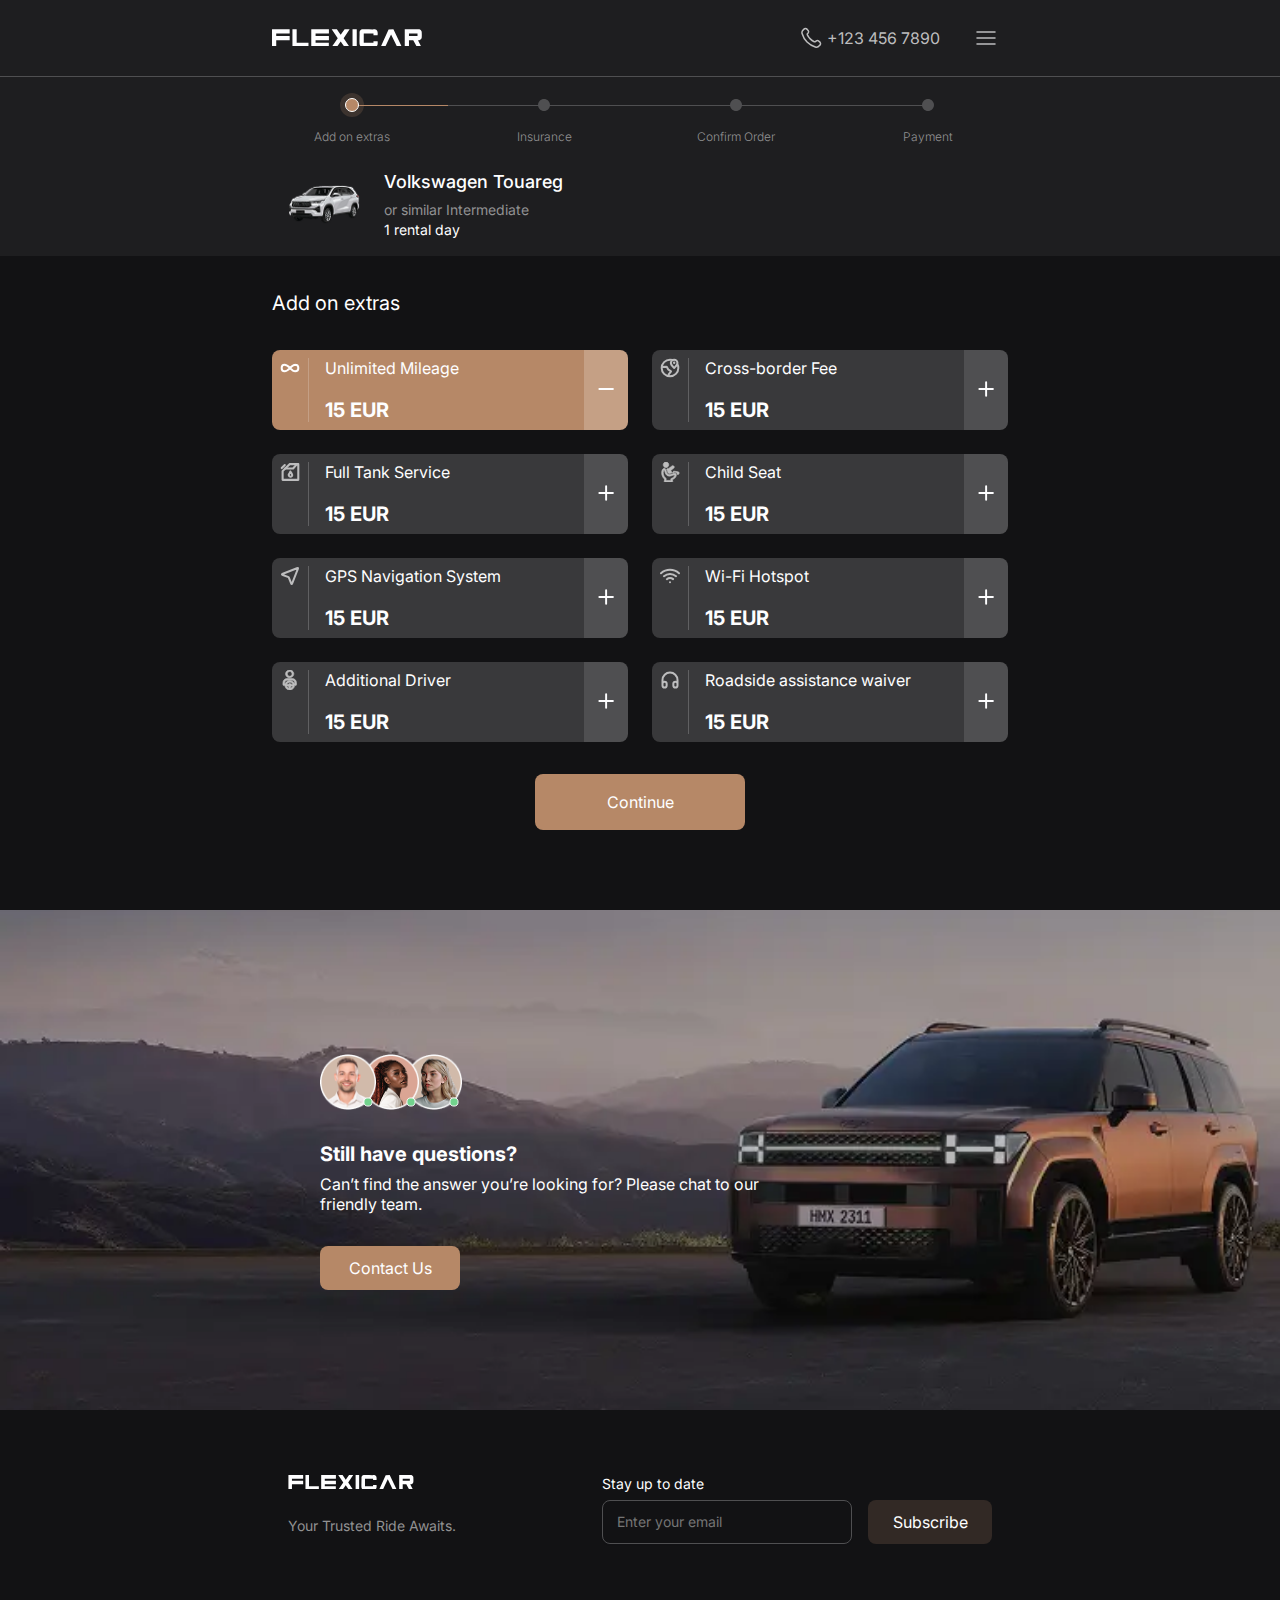
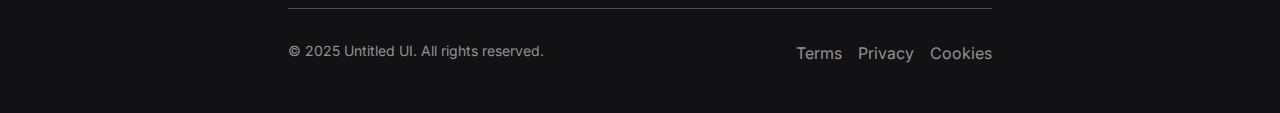
==== commit 18d80ceb: "update second page(tablet styles)" ====
--- a/product_page_step1.html
+++ b/product_page_step1.html
@@ -15,8 +15,11 @@
     <link rel="stylesheet" href="./css/styles.css" />
   </head>
   <body>
+
+    <!------------------ HEADER --------------------->
+
     <header class="header">
-      <div class="container nav-container">
+      <div class="nav-container">
         <nav class="header-nav">
           <a href="./index.html" class="logo link">
             <svg class="logo-icon">
@@ -62,6 +65,9 @@
       </div>
     </header>
     <main>
+
+    <!------------------ CAR INFO SECTION --------------------->
+
       <section class="car-info">
         <div class="stepper-container">
           <div class="stepper">
@@ -76,9 +82,11 @@
           <div class="stepper">
             <div class="stepper-icon-wrapper not-active">
               <span class="line medium-gray right"></span>
+              <div class="icon-wrapper">
               <svg class="inactive-icon">
                 <use href="./assets/icons/icons.svg#Ellipse-2"></use>
               </svg>
+            </div>
               <span class="line medium-gray left"></span>
             </div>
             <p class="stepper-text gray">Insurance</p>
@@ -86,9 +94,10 @@
           <div class="stepper">
             <div class="stepper-icon-wrapper not-active">
               <span class="line medium-gray right"></span>
+              <div class="icon-wrapper">
               <svg class="inactive-icon">
                 <use href="./assets/icons/icons.svg#Ellipse-2"></use>
-              </svg>
+              </svg></div>
               <span class="line medium-gray left"></span>
             </div>
             <p class="stepper-text gray">Confirm Order</p>
@@ -96,9 +105,10 @@
           <div class="stepper">
             <div class="stepper-icon-wrapper not-active last">
               <span class="line medium-gray right"></span>
+              <div class="icon-wrapper">
               <svg class="inactive-icon">
                 <use href="./assets/icons/icons.svg#Ellipse-2"></use>
-              </svg>
+              </svg></div>
             </div>
             <p class="stepper-text gray">Payment</p>
           </div>
@@ -126,8 +136,11 @@
           </div>
         </div>
       </section>
+
+     <!------------------ EXTRAS SECTION --------------------->
+
       <section class="extras-section">
-        <div class="container">
+        <div class="container-secondary">
           <h2 class="extras-title">Add on extras</h2>
           <ul class="extras-list">
             <li class="extras-item">
@@ -135,7 +148,7 @@
                 <svg class="extras-icon active">
                   <use href="./assets/icons/icons.svg#infinity"></use>
                 </svg>
-                <div>
+                <div class="service-wrapper">
                   <h3 class="extras-item-title">Unlimited Mileage</h3>
                   <p class="extras-price">15 EUR</p>
                 </div>
@@ -151,7 +164,7 @@
                 <svg class="extras-icon">
                   <use href="./assets/icons/icons.svg#globe"></use>
                 </svg>
-                <div>
+                <div class="service-wrapper">
                   <h3 class="extras-item-title">Cross-border Fee</h3>
                   <p class="extras-price">15 EUR</p>
                 </div>
@@ -167,7 +180,7 @@
                 <svg class="extras-icon">
                   <use href="./assets/icons/icons.svg#Group"></use>
                 </svg>
-                <div>
+                <div class="service-wrapper">
                   <h3 class="extras-item-title">Full Tank Service</h3>
                   <p class="extras-price">15 EUR</p>
                 </div>
@@ -183,7 +196,7 @@
                 <svg class="extras-icon fill-icon">
                   <use href="./assets/icons/icons.svg#baby-seat"></use>
                 </svg>
-                <div>
+                <div class="service-wrapper">
                   <h3 class="extras-item-title">Child Seat</h3>
                   <p class="extras-price">15 EUR</p>
                 </div>
@@ -201,7 +214,7 @@
                     href="./assets/icons/icons.svg#navigation-pointer-01"
                   ></use>
                 </svg>
-                <div>
+                <div class="service-wrapper">
                   <h3 class="extras-item-title">GPS Navigation System</h3>
                   <p class="extras-price">15 EUR</p>
                 </div>
@@ -217,7 +230,7 @@
                 <svg class="extras-icon">
                   <use href="./assets/icons/icons.svg#wifi"></use>
                 </svg>
-                <div>
+                <div class="service-wrapper">
                   <h3 class="extras-item-title">Wi-Fi Hotspot</h3>
                   <p class="extras-price">15 EUR</p>
                 </div>
@@ -233,7 +246,7 @@
                 <svg class="extras-icon fill-icon">
                   <use href="./assets/icons/icons.svg#additional-driver"></use>
                 </svg>
-                <div>
+                <div class="service-wrapper">
                   <h3 class="extras-item-title">Additional Driver</h3>
                   <p class="extras-price">15 EUR</p>
                 </div>
@@ -249,7 +262,7 @@
                 <svg class="extras-icon">
                   <use href="./assets/icons/icons.svg#headphones"></use>
                 </svg>
-                <div>
+                <div class="service-wrapper">
                   <h3 class="extras-item-title">Roadside assistance waiver</h3>
                   <p class="extras-price">15 EUR</p>
                 </div>
@@ -263,13 +276,15 @@
           </ul>
           <a
             href="./product_page_step2.html"
-            class="main-button primary-btn btn-large"
+            class="main-button primary-btn continue-btn"
           >
             Continue
           </a>
         </div>
       </section>
     
+     <!------------------ CONTACT US SECTION --------------------->   
+
     <section class="contact-us">
       <div class="container">
         <div class="contact-wrapper">
@@ -341,6 +356,9 @@
       </div>
     </section>
   </main>
+
+    <!------------------ FOOTER --------------------->  
+
     <footer class="footer-section">
       <div class="container footer-container">
         <div class="footer-wrapper">
--- a/css/global.css
+++ b/css/global.css
@@ -122,6 +122,8 @@
   font-style: normal;
 }
 
+/* CONTAINERS*/
+
 .container {
   width: 393px;
   margin-left: auto;
@@ -135,6 +137,20 @@
     width: 768px;
     padding-left: 32px;
     padding-right: 32px;
+  }
+}
+
+.container-secondary {
+  width: 393px;
+  margin-left: auto;
+  margin-right: auto;
+  padding-left: 16px;
+  padding-right: 16px;
+}
+
+@media (min-width: 768px) {
+  .container-secondary {
+    width: 768px;
   }
 }
 
@@ -188,12 +204,16 @@
 
 /* TEXT, TITLE */
 
-.sub-text-line-height{
+.sub-text-line-height {
   line-height: 1.4;
 }
 
-/* COLOR */
+/* COLORS */
 
 .gray {
   color: var(--light-gray);
+}
+
+.green {
+  stroke: var(--green-active);
 }--- a/css/styles.css
+++ b/css/styles.css
@@ -14,10 +14,20 @@
   }
 }
 
-.container.nav-container {
+.nav-container {
   display: flex;
   align-items: center;
   justify-content: space-between;
+  width: 393px;
+  margin-left: auto;
+  margin-right: auto;
+  padding: 0 16px;
+}
+
+@media screen and (min-width: 768px) {
+  .nav-container {
+    width: 768px;
+  }
 }
 
 .header-nav {
@@ -450,7 +460,7 @@
 
 @media screen and (min-width: 768px) {
   .footer-section { 
-    padding: 64px 0;
+    padding: 64px 0 48px 0;
   }
 }
 
@@ -558,16 +568,26 @@
 
 /* Product page step-1 */
 
+/* CAR SECTION */
+
 .car-info {
   display: flex;
   flex-direction: column;
   justify-content: flex-end;
   align-items: flex-start;
   gap: 16px;
-  padding: 24px 0 0 0;
+  padding-top: 24px;
   background-color: var(--dark-grey);
   border-top: 1px solid var(--medium-gray);
 }
+
+@media (min-width: 768px) {
+  .car-info {
+    padding-top: 16px;
+  }
+}
+
+/* STEPPER */
 
 .stepper-container {
   display: flex;
@@ -576,6 +596,13 @@
  margin-right: auto;
 }
 
+@media (min-width: 768px) {
+  .stepper-container {
+    width: 768px;
+  }
+}
+
+
 .stepper {
   display: flex;
   flex-direction: column;
@@ -584,10 +611,23 @@
   height: 46px;
 }
 
+@media (min-width: 768px) {
+  .stepper {
+    width: 192px;
+    height: 51px;
+  }
+}
+
 .stepper-icon-wrapper {
   display: flex;
   align-items: center;
   margin-bottom: 13px;
+}
+
+@media (min-width: 768px) {
+  .stepper-icon-wrapper {
+    margin-bottom: 12px;
+  }
 }
 
 .stepper-icon-wrapper.first {
@@ -595,12 +635,40 @@
   margin-bottom: 7px;
 }
 
+@media (min-width: 768px) {
+  .stepper-icon-wrapper.first {
+    padding-left: 84px;
+    margin-bottom: 12px;
+  }
+}
+
 .stepper-icon-wrapper.last {
   padding-right: 43px;
 }
 
+@media (min-width: 768px) {
+  .stepper-icon-wrapper.last {
+    padding-right: 84px;
+  }
+}
+
 .stepper-icon-wrapper.not-active {
   padding-top: 6px;
+}
+
+@media (min-width: 768px) {
+  .stepper-icon-wrapper.not-active {
+    padding-top: 0;
+  }
+}
+
+.stepper-icon-wrapper.second {
+  margin-bottom: 7px;
+}
+@media (min-width: 768px) {
+  .stepper-icon-wrapper.second {
+    margin-bottom: 12px;
+  }
 }
 
 .background {
@@ -614,6 +682,21 @@
 .background.icon {
   padding: 4.8px;
   background-color: var(--primary-20);
+}
+
+.icon-wrapper{
+  display: flex;
+  align-items: center;
+  width: 12px;
+  padding: 0;
+}
+
+@media (min-width: 768px) {
+  .icon-wrapper{
+    width: 24px;
+    padding: 6px;
+    
+  }
 }
 
 .active-icon {
@@ -639,17 +722,49 @@
   margin-left: -12px;
 }
 
+@media (min-width: 768px) {
+  .line {
+    width: 96px;
+  }
+}
+
+.line.medium-gray {
+  background-color: var(--medium-gray);
+}
+
 .left {
   margin-left: -6px;
 }
+
+@media (min-width: 768px) {
+  .left  {
+    margin-left: -12px;
+  }
+}
+
 .right {
   margin-right: -6px;
   margin-left: 0;
 }
 
-.medium-gray {
-  background-color: var(--medium-gray);
-}
+@media (min-width: 768px) {
+  .right  {
+    margin-right: -12px;
+  }
+}
+
+.indicator-icon {
+  width: 16px;
+  height: 16px;
+  fill: var(--white);
+  z-index: 4;
+}
+
+.background.check {
+  padding: 4px;
+  background-color: var(--primary-light);
+}
+
 
 .stepper-text,
 .text-warning {
@@ -660,9 +775,14 @@
 
 .car-info-wrapper {
   display: flex;
-  /* align-items: center; */
   padding: 8px 0 16px 0;
   gap: 16px;
+}
+
+@media (min-width: 768px) {
+  .car-info-wrapper  {
+   gap: 24px;
+  }
 }
 
 .car-info-thumb {
@@ -675,7 +795,7 @@
   margin-bottom: 4px;
 }
 
-/* Extras section */
+/* EXTRAS SECTION */
 
 .extras-section,
 .insurance-section,
@@ -692,6 +812,12 @@
   margin-bottom: 24px;
 }
 
+@media (min-width: 768px) {
+  .extras-title {
+    margin-bottom:32px;
+  }
+}
+
 .extras-list {
   display: grid;
   grid-template-columns: repeat(2, 1fr);
@@ -699,13 +825,22 @@
   margin-bottom: 32px;
 }
 
+@media (min-width: 768px) {
+  .extras-list {
+    gap: 24px
+  }
+}
+
 .extras-item {
   display: flex;
-  width: 176px;
-  height: 108px;
-}
+  /* width: 176px;
+  height: 108px; */
+}
+
 
 .extras-wrapper-left {
+  display: flex;
+  flex-direction: column;
   width: 100%;
   padding: 8px 8px 8px 16px;
   background-color: var(--white-10);
@@ -713,8 +848,52 @@
   border-bottom-left-radius: 8px;
 }
 
+@media (min-width: 768px) {
+  .extras-wrapper-left {
+    flex-direction: row;
+    padding: 8px 16px 8px 8px;
+    gap: 8px;
+  }
+}
+
 .extras-wrapper-left.active {
   background-color: var(--accent);
+}
+
+.service-wrapper{
+  border-left: none;
+}
+@media (min-width: 768px) {
+  .service-wrapper {
+    border-left: 1px solid var( --white-20);
+    padding-left: 16px;
+  }
+}
+
+.extras-item-title {
+  height: 40px;
+  margin-bottom: 5px;
+  font-size: 14px;
+  line-height: 1.4;
+}
+@media (min-width: 768px) {
+  .extras-item-title {
+  margin-bottom: 0;
+  font-size: 16px;
+  line-height: normal;
+  }
+}
+
+.extras-price {
+  font-size: 16px;
+  font-weight: 600;
+}
+
+@media (min-width: 768px) {
+  .extras-price {
+    font-size: 20px;
+    font-weight: 700;
+  }
 }
 
 .extras-button {
@@ -722,6 +901,12 @@
   background-color: var(--medium-gray);
   border-top-right-radius: 8px;
   border-bottom-right-radius: 8px;
+}
+
+@media (min-width: 768px) {
+  .extras-button {
+    padding: 14px 10px;
+  }
 }
 
 .active-btn {
@@ -742,6 +927,12 @@
   fill: transparent;
 }
 
+@media (min-width: 768px) {
+  .extras-icon {
+    margin-bottom: 0;
+  }
+}
+
 .extras-icon.active {
   stroke: var(--white);
 }
@@ -750,45 +941,10 @@
   fill: var(--white-70);
 }
 
-.extras-item-title {
-  height: 40px;
-  margin-bottom: 5px;
-  font-size: 14px;
-  line-height: 1.4;
-}
-
-.extras-price {
-  font-size: 16px;
-  font-weight: 600;
-}
 
 /* Product page step-2 */
 
-.indicator-icon {
-  width: 16px;
-  height: 16px;
-  fill: var(--white);
-  z-index: 4;
-}
-
-/* .background-check {
-  position: relative;
-  width: 24px;
-  height: 24px;
-  padding: 4px;
-  background-color: var(--primary-light);
-  border-radius: 50%;
-  z-index: 6;
-} */
-
-.background.check {
-  padding: 4px;
-  background-color: var(--primary-light);
-}
-
-.stepper-icon-wrapper.second {
-  margin-bottom: 7px;
-}
+/* INSURANCE SECTION */
 
 .insurance-list {
   display: grid;
@@ -799,7 +955,7 @@
 @media (min-width: 768px) and (max-width: 1023px) {
   .insurance-list {
     grid-template-columns: repeat(3, 1fr);
-    gap: 12px;
+    gap: 16px;
   }
 }
 
@@ -812,29 +968,68 @@
   border-radius: 16px;
 }
 
-.insurance-item.active {
+/* .insurance-item.active {
   border: 2px solid var(--white-20);
-  background: url("../assets/images/step2/BG1x.png"), var(--linear-gradient);
+  background: url("../assets/images/step2/bg_mobile@1x.png"), var(--linear-gradient);
   background-size: contain;
   background-repeat: no-repeat;
   background-position: right;
   background-clip: padding-box;
 }
 
-@media (-webkit-min-device-pixel-ratio: 2),
-  (min-resolution: 192dpi),
-  (min-resolution: 2dppx) {
-  @media (max-width: 767px) {
+@media (max-width: 767px) and (-webkit-min-device-pixel-ratio: 2),
+       (max-width: 767px) and (min-resolution: 192dpi),
+       (max-width: 767px) and (min-resolution: 2dppx) {
     .insurance-item.active {
-      background: url("../assets/images/step2/bg@2x.png"),
+      background: url("../assets/images/step2/bg_mobile@2x.png"),
         var(--linear-gradient);
       background-size: contain;
       background-repeat: no-repeat;
       background-position: right;
       background-clip: padding-box;
     }
-  }
-}
+  } */
+
+  .insurance-item.active {
+    border: 2px solid var(--white-20);
+    background: -webkit-image-set(
+      url("../assets/images/step2/bg_mobile@1x.png") 1x,
+      url("../assets/images/step2/bg_mobile@2x.png") 2x
+    ), var(--linear-gradient);
+    background: image-set(
+      url("../assets/images/step2/bg_mobile@1x.png") 1x,
+      url("../assets/images/step2/bg_mobile@2x.png") 2x
+    ), var(--linear-gradient);
+  
+    background-size: contain;
+    background-repeat: no-repeat;
+    background-position: right;
+    background-clip: border-box;
+background-origin: border-box;
+  }
+
+  @media (min-width: 768px) and (max-width: 1919px) {
+    .insurance-item.active {
+      background: -webkit-image-set(
+          url("../assets/images/step2/bg_tablet@1x.png") 1x,
+          url("../assets/images/step2/bg_tablet@2x.png") 2x
+        ),
+        var(--linear-gradient);
+  
+      background: image-set(
+          url("../assets/images/step2/bg_tablet@1x.png") 1x,
+          url("../assets/images/step2/bg_tablet@2x.png") 2x
+        ),
+        var(--linear-gradient);
+  
+      background-size: contain;
+      background-repeat: no-repeat;
+      background-position: right;
+      background-clip: border-box;
+      background-origin: border-box;
+    }
+  }
+  
 
 .insurance-title-wrapper {
   display: flex;
@@ -873,13 +1068,28 @@
   width: 305px;
 }
 
+@media (min-width: 768px) and (max-width: 1919px) {
+  .notice-item .text {
+    width: 178px;
+  }
+}
+
 .text-warning {
   color: var(--white-30);
 }
 
-.green {
-  stroke: var(--green-active);
-}
+.continue-btn{
+  width: 361px;
+  height: 56px;
+  margin-left: auto;
+  margin-right: auto;
+}
+@media (min-width: 768px) and (max-width: 1919px) {
+  .continue-btn {
+    width: 210px;
+  }
+}
+
 
 /* Product page step-3 */
 
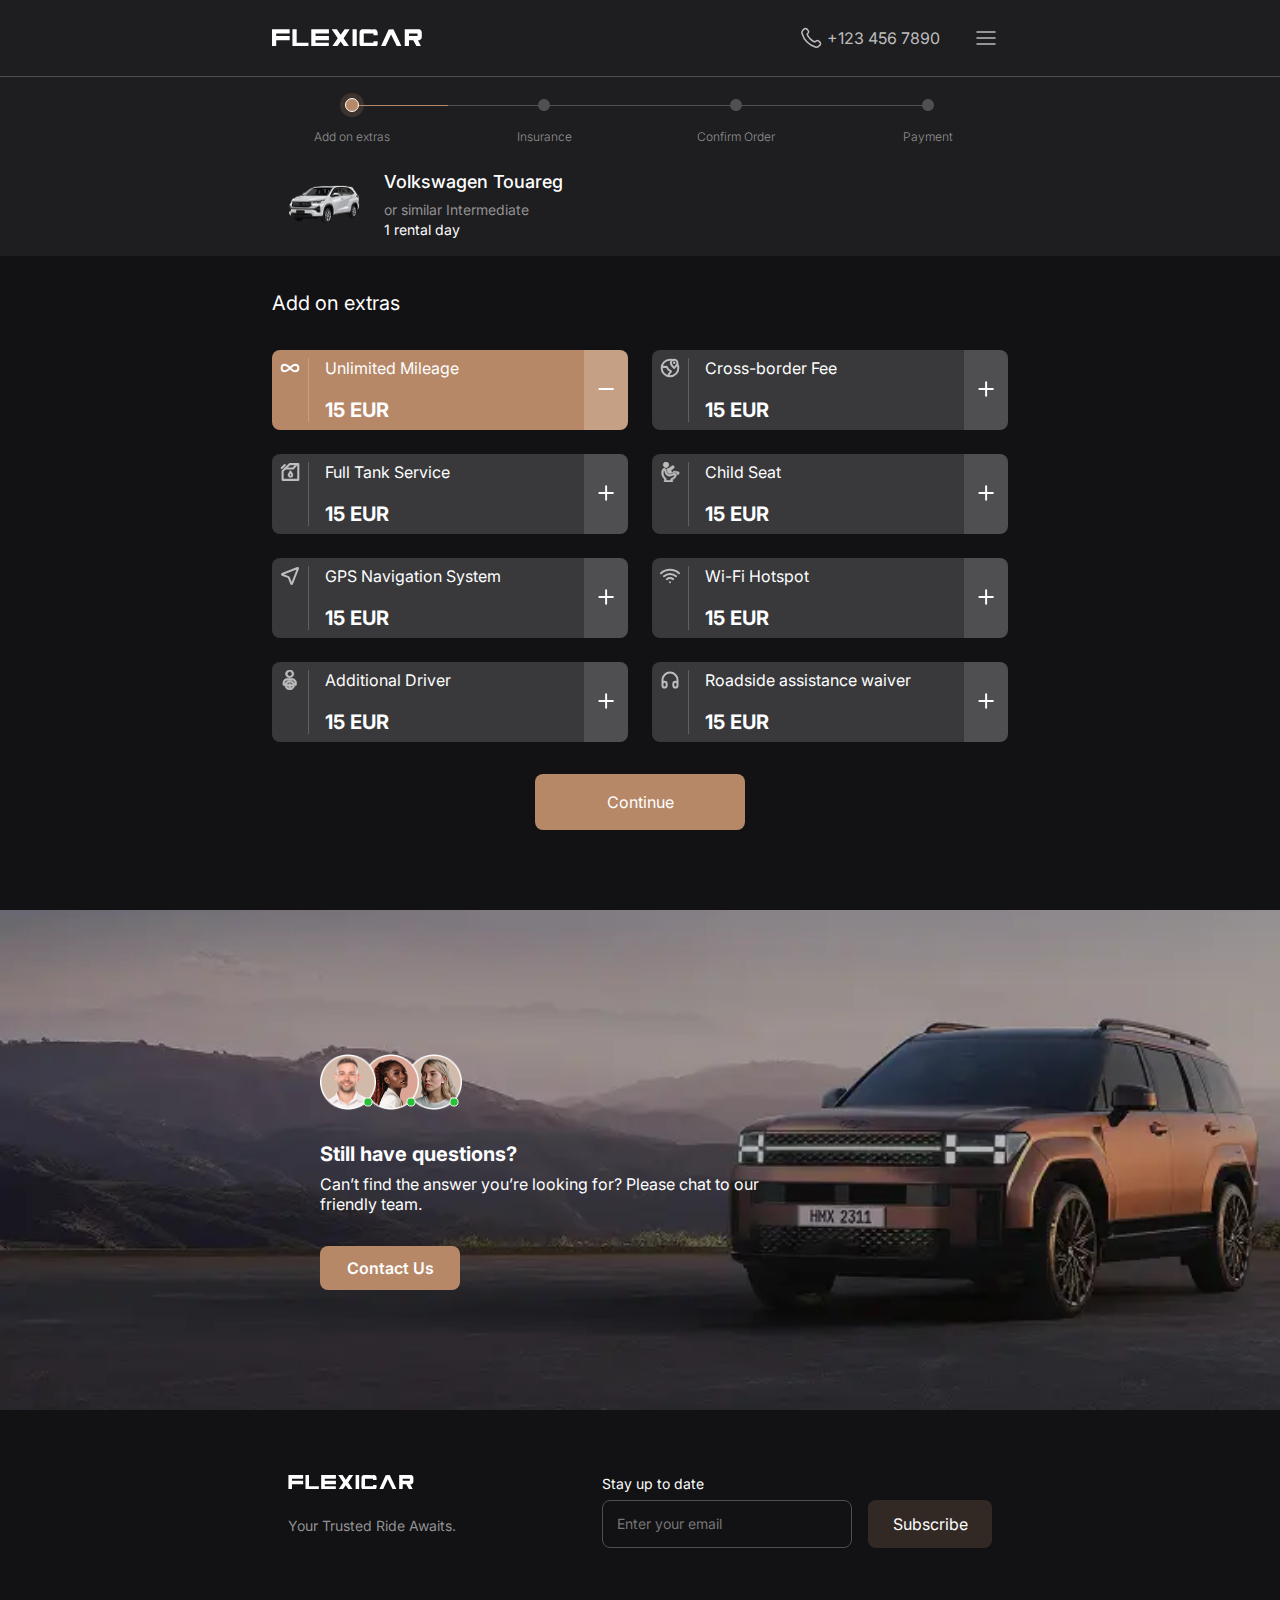
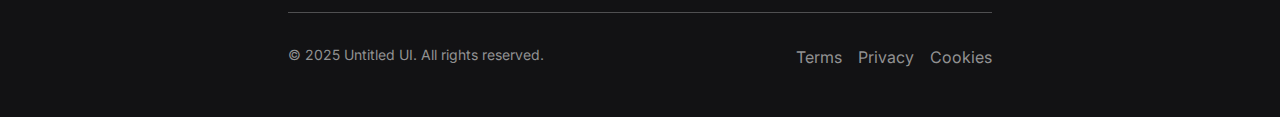
==== commit d54617a2: "Update styles for desktop version" ====
--- a/product_page_step1.html
+++ b/product_page_step1.html
@@ -11,6 +11,7 @@
       href="https://fonts.googleapis.com/css2?family=Inter:wght@300;400;500;600;700&display=swap"
       rel="stylesheet"
     />
+    <link href="https://fonts.googleapis.com/css2?family=Oxygen:wght@300;400;700&display=swap" rel="stylesheet">
     <link rel="stylesheet" href="./css/global.css" />
     <link rel="stylesheet" href="./css/styles.css" />
   </head>
@@ -20,48 +21,59 @@
 
     <header class="header">
       <div class="nav-container">
-        <nav class="header-nav">
-          <a href="./index.html" class="logo link">
-            <svg class="logo-icon">
-              <use href="./assets/icons/icons.svg#_1"></use></svg></a>
-          <ul class="nav-list">
-            <li class="item">
-              <a href="./index.html" class="link link-current">Book</a>
-            </li>
-            <li class="item">
-              <a href="./portfolio.html" class="link">Help</a>
-            </li>
-            <li class="item"><a href="" class="link">FAQ</a></li>
-            <li class="item"><a href="" class="link">Rental Policies</a></li>
-            <li class="item"><a href="" class="link">Blog&Guides</a></li>
-          </ul>
+        <nav class="header-nav" aria-label="Main navigation">
+          <div class="nav-wrapper">
+            <a href="./index.html" aria-label="Flexicar homepage">
+              <svg class="logo-icon">
+                <use href="./assets/icons/icons.svg#_1"></use></svg></a>
+            <ul class="nav-list">
+              <li class="item">
+                <a href="./index.html" class="link link-current">Book</a>
+              </li>
+              <li class="item">
+                <a href="./index.html" class="link">Help</a>
+              </li>
+              <li class="item"><a href="./index.html" class="link">FAQ</a></li>
+              <li class="item"><a href="./index.html" class="link">Rental Policies</a></li>
+              <li class="item"><a href="./index.html" class="link">Blog&Guides</a></li>
+            </ul>
+          </div>
         </nav>
-        <div class="header-actions">
-          <div class="language-switcher" aria-label="Language switcher">
-            <button class="language-btn" aria-expanded="false" aria-controls="language-menu">
+        <ul class="header-actions">
+          <li class="language-switcher" aria-label="Language switcher">
+            <button
+              class="language-btn"
+              aria-expanded="false"
+              aria-controls="language-menu"
+            >
               EN
               <svg class="chevron-icon" aria-hidden="true">
                 <use href="./assets/icons/icons.svg#chevron-down"></use>
               </svg>
             </button>
-          </div> 
-          <a href="tel:+123 456 7890" class="header-phone">
-            <svg class="phone-icon" aria-hidden="true">
-              <use href="./assets/icons/icons.svg#phone"></use>
-            </svg>
-            <span class="phone-text">+123 456 7890</span>
-          </a>
-          <div class="login-container">
-          <button type="button" class="login-btn">
-            <svg class="chevron-icon" aria-hidden="true">
-              <use href="./assets/icons/icons.svg#log-in"></use>
-            </svg>Sign In</button>
-        </div>
-        <button type="button" class="burger-menu">
-          <svg class="burger-icon">
-            <use href="./assets/icons/icons.svg#menu"></use>
-          </svg>
-        </button></div>
+          </li>
+          <li class="header-phone">
+            <a href="tel:+123 456 7890" class="phone-link">
+              <svg class="phone-icon" aria-hidden="true">
+                <use href="./assets/icons/icons.svg#phone"></use>
+              </svg>
+              <span class="phone-text">+123 456 7890</span>
+            </a>
+          </li>
+          <li class="login-container">
+            <button type="button" class="login-btn">
+              <svg class="chevron-icon" aria-hidden="true">
+                <use href="./assets/icons/icons.svg#log-in"></use></svg>Sign In
+            </button>
+          </li>
+          <li class="burger-menu">
+            <button type="button">
+              <svg class="burger-icon">
+                <use href="./assets/icons/icons.svg#menu"></use>
+              </svg>
+            </button>
+          </li>
+        </ul>
       </div>
     </header>
     <main>
@@ -73,29 +85,29 @@
           <div class="stepper">
             <div class="stepper-icon-wrapper first">
               <span class="background icon">
-                <svg class="active-icon">
+                <svg class="active-icon" aria-label="Current step: Add on extras">
                   <use href="./assets/icons/icons.svg#Ellipse"></use></svg></span>
               <span class="line"></span>
             </div>
             <p class="stepper-text gray">Add on extras</p>
+          </div>
+          <div class="stepper">
+            <div class="stepper-icon-wrapper not-active">
+              <span class="line medium-gray right"></span>
+              <div class="icon-wrapper" aria-label="Not yet reached step: Insurance">
+              <svg class="inactive-icon">
+                <use href="./assets/icons/icons.svg#Ellipse-2"></use>
+              </svg>
+            </div>
+              <span class="line medium-gray left"></span>
+            </div>
+            <p class="stepper-text gray">Insurance</p>
           </div>
           <div class="stepper">
             <div class="stepper-icon-wrapper not-active">
               <span class="line medium-gray right"></span>
               <div class="icon-wrapper">
-              <svg class="inactive-icon">
-                <use href="./assets/icons/icons.svg#Ellipse-2"></use>
-              </svg>
-            </div>
-              <span class="line medium-gray left"></span>
-            </div>
-            <p class="stepper-text gray">Insurance</p>
-          </div>
-          <div class="stepper">
-            <div class="stepper-icon-wrapper not-active">
-              <span class="line medium-gray right"></span>
-              <div class="icon-wrapper">
-              <svg class="inactive-icon">
+              <svg class="inactive-icon" aria-label="Not yet reached step: Confirm order">
                 <use href="./assets/icons/icons.svg#Ellipse-2"></use>
               </svg></div>
               <span class="line medium-gray left"></span>
@@ -106,7 +118,7 @@
             <div class="stepper-icon-wrapper not-active last">
               <span class="line medium-gray right"></span>
               <div class="icon-wrapper">
-              <svg class="inactive-icon">
+              <svg class="inactive-icon" aria-label="Not yet reached step: Insurance">
                 <use href="./assets/icons/icons.svg#Ellipse-2"></use>
               </svg></div>
             </div>
@@ -129,7 +141,7 @@
               />
             </div>
             <div>
-              <h2 class="car-info-title">Volkswagen Touareg</h2>
+              <h1 class="car-info-title">Volkswagen Touareg</h1>
               <p class="sub-text-line-height gray">or similar Intermediate</p>
               <p class="sub-text-line-height">1 rental day</p>
             </div>
@@ -153,7 +165,7 @@
                   <p class="extras-price">15 EUR</p>
                 </div>
               </div>
-              <button class="extras-button active-btn">
+              <button class="extras-button active-btn" aria-label="Delete Unlimited Mileage">
                 <svg class="btn-icon">
                   <use href="./assets/icons/icons.svg#minus"></use>
                 </svg>
@@ -169,7 +181,7 @@
                   <p class="extras-price">15 EUR</p>
                 </div>
               </div>
-              <button class="extras-button">
+              <button class="extras-button" aria-label="Add Cross-border Fee" >
                 <svg class="btn-icon">
                   <use href="./assets/icons/icons.svg#plus"></use>
                 </svg>
@@ -185,7 +197,7 @@
                   <p class="extras-price">15 EUR</p>
                 </div>
               </div>
-              <button class="extras-button">
+              <button class="extras-button"  aria-label="Add Full Tank Service">
                 <svg class="btn-icon">
                   <use href="./assets/icons/icons.svg#plus"></use>
                 </svg>
@@ -201,7 +213,7 @@
                   <p class="extras-price">15 EUR</p>
                 </div>
               </div>
-              <button class="extras-button">
+              <button class="extras-button" aria-label="Add Child Seat">
                 <svg class="btn-icon">
                   <use href="./assets/icons/icons.svg#plus"></use>
                 </svg>
@@ -220,7 +232,7 @@
                 </div>
               </div>
               <button class="extras-button">
-                <svg class="btn-icon">
+                <svg class="btn-icon" aria-label="Add GPS Navigation System">
                   <use href="./assets/icons/icons.svg#plus"></use>
                 </svg>
               </button>
@@ -235,7 +247,7 @@
                   <p class="extras-price">15 EUR</p>
                 </div>
               </div>
-              <button class="extras-button">
+              <button class="extras-button" aria-label="Add Wi-Fi Hotspot">
                 <svg class="btn-icon">
                   <use href="./assets/icons/icons.svg#plus"></use>
                 </svg>
@@ -251,7 +263,7 @@
                   <p class="extras-price">15 EUR</p>
                 </div>
               </div>
-              <button class="extras-button">
+              <button class="extras-button" aria-label="Add Additional Driver">
                 <svg class="btn-icon">
                   <use href="./assets/icons/icons.svg#plus"></use>
                 </svg>
@@ -267,7 +279,7 @@
                   <p class="extras-price">15 EUR</p>
                 </div>
               </div>
-              <button class="extras-button">
+              <button class="extras-button" aria-label="Add Roadside assistance waiver">
                 <svg class="btn-icon">
                   <use href="./assets/icons/icons.svg#plus"></use>
                 </svg>
@@ -298,12 +310,12 @@
                   ./assets/images/contact-us/avatar_1@1x.png 1x,
                   ./assets/images/contact-us/avatar_1@2x.png 2x
                 "
-                alt="avatar of team"
+                alt="Avatar of a team member"
                 width="56"
                 height="56"
                 loading="lazy"
               />
-              <svg class="circle">
+              <svg class="circle" aria-hidden="true">
                 <use href="./assets/icons/icons.svg#Ellipse-green"></use>
               </svg>
             </div>
@@ -315,12 +327,12 @@
                   ./assets/images/contact-us/avatar_2@1x.png 1x,
                   ./assets/images/contact-us/avatar_2@2x.png 2x
                 "
-                alt="avatar of team"
+                alt="Avatar of a team member"
                 width="56"
                 height="56"
                 loading="lazy"
               />
-              <svg class="circle">
+              <svg class="circle" aria-hidden="true">
                 <use href="./assets/icons/icons.svg#Ellipse-green"></use>
               </svg>
             </div>
@@ -332,12 +344,12 @@
                   ./assets/images/contact-us/avatar_3@1x.png 1x,
                   ./assets/images/contact-us/avatar_3@2x.png 2x
                 "
-                alt="avatar of team"
+                alt="Avatar of a team member"
                 width="56"
                 height="56"
                 loading="lazy"
               />
-              <svg class="circle">
+              <svg class="circle" aria-hidden="true">
                 <use href="./assets/icons/icons.svg#Ellipse-green"></use>
               </svg>
             </div>
@@ -349,7 +361,7 @@
               friendly team.
             </p>
           </div>
-          <button type="button" class="main-button primary-btn btn-medium">
+          <button type="button" class="main-button primary-btn contact-btn">
             Contact Us
           </button>
         </div>
@@ -363,7 +375,7 @@
       <div class="container footer-container">
         <div class="footer-wrapper">
           <div class="footer-logo-text">
-            <a href="./index.html">
+            <a href="./index.html" aria-label="Flexicar homepage">
               <svg class="logo-footer">
                 <use href="./assets/icons/icons.svg#_1"></use></svg></a>
             <p class="sub-text-line-height gray">Your Trusted Ride Awaits.</p>
--- a/css/global.css
+++ b/css/global.css
@@ -9,35 +9,24 @@
   --hover-btn: rgba(182, 136, 103, 0.7);
   --hover-secondary-btn: rgba(64, 54, 49, 0.4);
   --primary-light: #c5a085;
-  --background: #121214;
   --white-10: #39393b;
   --white-20: rgba(255, 255, 255, 0.2);
   --white-5: rgba(255, 255, 255, 0.05);
   --white-90: #e9e9e9;
-  --white-80: #d3d3d3;
   --white-70: #bdbdbe;
-  --white-60: #a7a7a8;
-  --white-40: #7b7b7c;
   --white-30: #656566;
-  --white-05: #1e1e20;
-  --primary-15: rgba(26, 156, 192, 0.15);
   --green-active: #27c137;
-  --green-basic: #2ea56d;
-  --green-fill: rgba(74, 169, 112, 0.09);
-  --green-stroke: rgba(171, 239, 198, 0.5);
-  --green-active: #72d38d;
-  --red-fill: rgba(240, 68, 56, 0.09);
   --red-basic: #f04438;
-  --red-stroke: rgba(254, 205, 202, 0.5);
-  --gray-basic: #667085;
   --gray-stroke: rgba(228, 231, 236, 0.5);
-  --gray-fill: rgba(102, 112, 133, 0.09);
   --checkbox-border: #d0d5dd;
+  --bg-order:rgba(255, 255, 255, 0.04);
   --ellipse: rgba(0, 0, 0, 0.4);
   --animation-transition: 250ms cubic-bezier(0.4, 0, 0.2, 1);
   --colors-effects-shadows-shadow-xs: rgba(16, 24, 40, 0.05);
   --linear-gradient: linear-gradient(150deg, #b68867 6.05%, #bc8473 88.69%);
+ --linear-bg:linear-gradient(0deg, rgba(18, 18, 20, 0.30) 0%, rgba(18, 18, 20, 0.30) 100%), lightgray 0px -582.926px / 139.01% 285.778% no-repeat;
 }
+
 
 *,
 *:before,
@@ -140,6 +129,14 @@
   }
 }
 
+@media (min-width: 1920px) {
+  .container {
+    width: 1920px;
+    padding-left: 228px;
+    padding-right: 228px;
+  }
+}
+
 .container-secondary {
   width: 393px;
   margin-left: auto;
@@ -185,22 +182,6 @@
   background-color: var(--hover-secondary-btn);
 }
 
-.subscribe-btn {
-  height: 44px;
-  padding: 12px 16px;
-}
-
-.btn-large {
-  width: 361px;
-  height: 56px;
-  margin-left: auto;
-  margin-right: auto;
-}
-
-.btn-medium {
-  width: 140px;
-  height: 44px;
-}
 
 /* TEXT, TITLE */
 
@@ -213,7 +194,3 @@
 .gray {
   color: var(--light-gray);
 }
-
-.green {
-  stroke: var(--green-active);
-}--- a/css/styles.css
+++ b/css/styles.css
@@ -10,7 +10,7 @@
 @media screen and (min-width: 768px) {
   .header {
     padding-top: 16px;
-  padding-bottom: 16px;
+    padding-bottom: 16px;
   }
 }
 
@@ -30,9 +30,25 @@
   }
 }
 
+@media screen and (min-width: 1920px) {
+  .nav-container {
+    width: 1920px;
+    padding: 0 40px;
+  }
+}
+
 .header-nav {
   display: flex;
   align-items: center;
+}
+
+@media screen and (min-width: 1920px) {
+  .nav-wrapper {
+    display: flex;
+    align-items: center;
+    justify-content: space-between;
+    gap: 84px;
+  }
 }
 
 .logo-icon {
@@ -41,11 +57,26 @@
   fill: var(--white);
 }
 
+@media screen and (min-width: 1920px) {
+  .logo-icon {
+    width: 126px;
+    height: 15px;
+  }
+}
+
 .nav-list {
   display: none;
 }
 
-.header-actions{
+@media screen and (min-width: 1920px) {
+  .nav-list {
+    display: flex;
+    align-items: center;
+    gap: 24px;
+  }
+}
+
+.header-actions {
   display: flex;
   align-items: center;
   justify-content: center;
@@ -53,25 +84,61 @@
   color: var(--white-70);
 }
 
-.language-switcher, .login-container, .header-phone{
+.language-switcher,
+.login-container,
+.header-phone {
   display: none;
 }
 
-
-@media screen and (min-width: 768px) {
-  .header-phone {
+@media screen and (min-width: 1920px) {
+  .language-switcher,
+  .login-container {
     display: flex;
+  }
+}
+
+.language-btn {
+  display: flex;
+  gap: 8px;
   align-items: center;
-  justify-content: center;
-  padding: 8px;
-  gap: 4px; 
-  }
-}
-
-.phone-icon{
+  font-size: 16px;
+  color: var(--white-70);
+}
+
+.chevron-icon {
   width: 24px;
   height: 24px;
   stroke: var(--white-70);
+}
+
+@media screen and (min-width: 768px) {
+  .header-phone {
+    display: flex;
+    align-items: center;
+    justify-content: center;
+    padding: 8px;
+    gap: 4px;
+  }
+}
+
+.phone-link {
+  display: flex;
+  align-items: center;
+  gap: 4px;
+}
+
+.phone-icon {
+  width: 24px;
+  height: 24px;
+  stroke: var(--white-70);
+}
+
+.login-btn {
+  display: flex;
+  gap: 4px;
+  align-items: center;
+  font-size: 16px;
+  color: var(--white-70);
 }
 
 .burger-menu {
@@ -84,6 +151,12 @@
   border: none;
 }
 
+@media screen and (min-width: 1920px) {
+  .burger-menu {
+    display: none;
+  }
+}
+
 .burger-icon {
   width: 22px;
   height: 22px;
@@ -97,6 +170,60 @@
   }
 }
 
+/* MAIN CONTENT ON DESKTOP VERSION */
+
+.content-wrapper {
+  display: none;
+}
+
+@media screen and (min-width: 1920px) {
+  .content-wrapper {
+    display: flex;
+    flex-direction: column;
+    padding-top: 64px;
+    padding-bottom: 120px;
+    gap: 40px;
+  }
+}
+
+.breadcrumb,
+.breadcrumb-item {
+  display: flex;
+  gap: 4px;
+  align-items: center;
+  font-size: 16px;
+  color: var(--light-gray);
+  line-height: 1.5;
+}
+
+.breadcrumb-icon {
+  width: 16px;
+  height: 16px;
+  stroke: var(--light-gray);
+  rotate: -90deg;
+}
+
+.breadcrumb-item.active {
+  color: var(--white-90);
+}
+
+.main-content {
+  display: flex;
+  flex-direction: row;
+  gap: 24px;
+}
+
+.car-info-section-left {
+  display: flex;
+  width: 968px;
+  padding: 48px 24px;
+  flex-direction: column;
+  align-items: flex-start;
+  gap: 40px;
+  border-radius: 16px;
+  background-color: var(--dark-grey);
+}
+
 /* PRODUCT SECTION */
 
 .product-section {
@@ -111,6 +238,12 @@
   }
 }
 
+@media screen and (min-width: 1920px) {
+  .product-section {
+    display: none;
+  }
+}
+
 .product-container {
   display: flex;
   flex-direction: column;
@@ -120,7 +253,15 @@
 @media screen and (min-width: 768px) {
   .product-container {
     flex-direction: row;
-      gap: 24px;
+    gap: 24px;
+  }
+}
+
+@media screen and (min-width: 1920px) {
+  .product-container {
+    gap: 60px;
+    margin-bottom: 0;
+    justify-content: space-between;
   }
 }
 
@@ -132,7 +273,13 @@
 
 @media screen and (min-width: 768px) {
   .list-wrapper {
-      gap: 32px;
+    gap: 32px;
+  }
+}
+
+@media screen and (min-width: 1920px) {
+  .list-wrapper {
+    width: 400px;
   }
 }
 
@@ -146,10 +293,9 @@
 @media screen and (min-width: 768px) {
   .title-wrapper,
   .features-wrapper {
-    gap:16px;
-  }
-}
-
+    gap: 16px;
+  }
+}
 
 .car-title {
   font-size: 20px;
@@ -164,13 +310,28 @@
   }
 }
 
-.price {
+@media screen and (min-width: 1920px) {
+  .car-title {
+    font-size: 32px;
+    font-weight: 600;
+  }
+}
+
+.price,
+.support-title {
   font-size: 20px;
   font-weight: 700;
 }
 
-@media screen and (min-width: 768px) {
-  .sub-price {
+@media screen and (min-width: 1920px) {
+  .price {
+    font-size: 24px;
+    font-weight: 400;
+  }
+}
+
+@media screen and (min-width: 768px) {
+  .currency-price {
     font-size: 16px;
     font-weight: 400;
   }
@@ -205,6 +366,15 @@
   }
 }
 
+@media screen and (min-width: 1920px) {
+  .gradient {
+    top: 0;
+    width: 461px;
+    height: 322px;
+    border-radius: 461px;
+  }
+}
+
 .thumb {
   display: flex;
   position: relative;
@@ -214,15 +384,24 @@
 
 @media screen and (min-width: 768px) {
   .thumb {
+    height: 253px;
+    margin-top: -7px;
     padding: 40px 16px 24px 0;
     order: 2;
   }
 }
 
+@media screen and (min-width: 1920px) {
+  .thumb {
+    height: 322px;
+    margin-top: -24px;
+    padding: 71px 0 0 0;
+  }
+}
+
 .ellipse {
   position: absolute;
-  bottom: 3px;
-  bottom: 29px;
+  bottom: 33px;
   width: 361px;
   height: 66px;
   background: var(--primary);
@@ -230,6 +409,15 @@
   border-radius: 361px;
 }
 
+@media screen and (min-width: 768px) {
+  .ellipse {
+    bottom: 19px;
+    left: 14px;
+    width: 339px;
+    height: 67px;
+    border-radius: 339px;
+  }
+}
 
 .car-img {
   width: 361px;
@@ -243,6 +431,12 @@
   }
 }
 
+@media screen and (min-width: 1920px) {
+  .car-img {
+    width: 460px;
+    height: 249px;
+  }
+}
 
 .features-title,
 .car-info-title,
@@ -287,6 +481,10 @@
   stroke: var(--white);
 }
 
+.icon-stroke.green {
+  stroke: var(--green-active);
+}
+
 .icon-fill {
   width: 16px;
   height: 16px;
@@ -301,10 +499,9 @@
 }
 
 .info-list {
-  display: flex;
-  flex-wrap: wrap;
-  column-gap: 8px;
-  row-gap: 4px;
+  display: grid;
+  grid-template-columns: repeat(2, 1fr);
+  gap: 4px 8px;
 }
 
 .info-item {
@@ -334,34 +531,56 @@
 
 .contact-us {
   padding: 80px 0px;
+  background: -webkit-image-set(
+      url("../assets/images/contact-us/contact_us_bg_mobile@1x.webp") 1x,
+      url("../assets/images/contact-us/contact_us_bg_mobile@2x.webp") 2x
+    ),
+    var(--linear-bg);
+  background: image-set(
+      url("../assets/images/contact-us/contact_us_bg_mobile@1x.webp") 1x,
+      url("../assets/images/contact-us/contact_us_bg_mobile@2x.webp") 2x
+    ),
+    var(--linear-gradient);
+
   background-size: cover;
   background-repeat: no-repeat;
   background-position: center;
-  background-image: url("../assets/images/contact_us_bg_mobile@1x.webp");
-}
-@media (-webkit-min-device-pixel-ratio: 2),
-  (min-resolution: 192dpi),
-  (min-resolution: 2dppx) {
-  @media (max-width: 767px) {
-    .contact-us {
-      background-image: url("../assets/images/contact_us_bg_mobile@2x.webp");
-    }
-  }
-}
-
-@media screen and (min-width: 768px) {
+}
+
+@media (min-width: 768px) and (max-width: 1919.98px) {
   .contact-us {
-    background-image: url("../assets/images/contact-us/contact_us_bg_tablet@1x.webp");
-  }
-}
-
-@media (-webkit-min-device-pixel-ratio: 2),
-  (min-resolution: 192dpi),
-  (min-resolution: 2dppx) {
-  @media (min-width: 768px) {
-    .contact-us {
-      background-image: url("../assets/images/contact-us/contact_us_bg_tablet@2x.webp");
-    }
+    background: -webkit-image-set(
+        url("../assets/images/contact-us/contact_us_bg_tablet@1x.webp") 1x,
+        url("../assets/images/contact-us/contact_us_bg_tablet@2x.webp") 2x
+      ),
+      var(--linear-gradient);
+    background: image-set(
+        url("../assets/images/contact-us/contact_us_bg_tablet@1x.webp") 1x,
+        url("../assets/images/contact-us/contact_us_bg_tablet@2x.webp") 2x
+      ),
+      var(--linear-gradient);
+    background-size: cover;
+    background-repeat: no-repeat;
+    background-position: center;
+  }
+}
+
+@media (min-width: 1920px) {
+  .contact-us {
+    background: -webkit-image-set(
+        url("../assets/images/contact-us/contact_us_bg_desktop@1x.webp") 1x,
+        url("../assets/images/contact-us/contact_us_bg_desktop@2x.webp") 2x
+      ),
+      var(--linear-gradient);
+
+    background: image-set(
+        url("../assets/images/contact-us/contact_us_bg_desktop@1x.webp") 1x,
+        url("../assets/images/contact-us/contact_us_bg_desktop@2x.webp") 2x
+      ),
+      var(--linear-gradient);
+    background-size: cover;
+    background-repeat: no-repeat;
+    background-position: center;
   }
 }
 
@@ -377,7 +596,7 @@
 
 @media screen and (min-width: 768px) {
   .contact-wrapper {
-   align-items: flex-start;
+    align-items: flex-start;
   }
 }
 
@@ -439,6 +658,13 @@
   gap: 8px;
 }
 
+@media screen and (min-width: 1920px) {
+  .support-title {
+    font-size: 20px;
+    font-weight: 700;
+  }
+}
+
 .support-text,
 .card-title,
 .notice-text,
@@ -447,9 +673,36 @@
 }
 
 @media screen and (min-width: 768px) {
-  .support-text { 
+  .support-text {
     width: 457px;
   }
+}
+
+@media screen and (min-width: 1920px) {
+  .support-text {
+    font-size: 18px;
+    line-height: 1.5;
+  }
+}
+
+@media screen and (min-width: 1920px) {
+  .support-sub-text {
+    font-size: 16px;
+    line-height: normal;
+  }
+}
+
+@media screen and (min-width: 1920px) {
+  .notice-text {
+    font-size: 14px;
+    margin-bottom: 8px;
+  }
+}
+
+.contact-btn {
+  width: 140px;
+  height: 44px;
+  font-weight: 600;
 }
 
 /* FOOTER */
@@ -459,7 +712,7 @@
 }
 
 @media screen and (min-width: 768px) {
-  .footer-section { 
+  .footer-section {
     padding: 64px 0 48px 0;
   }
 }
@@ -471,11 +724,15 @@
 }
 
 @media screen and (min-width: 768px) {
-  .footer-container  { 
-   gap: 64px;
-  }
-}
-
+  .footer-container {
+    gap: 64px;
+  }
+}
+
+.subscribe-btn {
+  height: 44px;
+  padding: 12px 16px;
+}
 
 .footer-wrapper {
   display: flex;
@@ -484,7 +741,7 @@
 }
 
 @media screen and (min-width: 768px) {
-  .footer-wrapper { 
+  .footer-wrapper {
     flex-direction: row;
     justify-content: space-between;
   }
@@ -509,7 +766,7 @@
 }
 
 @media screen and (min-width: 768px) {
-  .footer-text { 
+  .footer-text {
     font-size: 16px;
     line-height: 1.5;
   }
@@ -548,16 +805,24 @@
 @media (min-width: 768px) {
   .subscribe-input {
     min-width: 250px;
-  }
-}
-
-.subscribe-btn{
+    height: 48px;
+  }
+}
+
+@media (min-width: 1920px) {
+  .subscribe-input {
+    min-width: 320px;
+  }
+}
+
+.subscribe-btn {
   width: 108px;
 }
 
 @media (min-width: 768px) {
   .subscribe-btn {
-   width: 124px;
+    width: 124px;
+    height: 48px;
   }
 }
 
@@ -592,8 +857,8 @@
 .stepper-container {
   display: flex;
   width: 393px;
- margin-left: auto;
- margin-right: auto;
+  margin-left: auto;
+  margin-right: auto;
 }
 
 @media (min-width: 768px) {
@@ -601,7 +866,6 @@
     width: 768px;
   }
 }
-
 
 .stepper {
   display: flex;
@@ -684,7 +948,7 @@
   background-color: var(--primary-20);
 }
 
-.icon-wrapper{
+.icon-wrapper {
   display: flex;
   align-items: center;
   width: 12px;
@@ -692,10 +956,9 @@
 }
 
 @media (min-width: 768px) {
-  .icon-wrapper{
+  .icon-wrapper {
     width: 24px;
     padding: 6px;
-    
   }
 }
 
@@ -737,7 +1000,7 @@
 }
 
 @media (min-width: 768px) {
-  .left  {
+  .left {
     margin-left: -12px;
   }
 }
@@ -748,7 +1011,7 @@
 }
 
 @media (min-width: 768px) {
-  .right  {
+  .right {
     margin-right: -12px;
   }
 }
@@ -765,7 +1028,6 @@
   background-color: var(--primary-light);
 }
 
-
 .stepper-text,
 .text-warning {
   font-size: 12px;
@@ -780,8 +1042,8 @@
 }
 
 @media (min-width: 768px) {
-  .car-info-wrapper  {
-   gap: 24px;
+  .car-info-wrapper {
+    gap: 24px;
   }
 }
 
@@ -802,6 +1064,15 @@
 .form-container {
   padding-top: 32px;
   padding-bottom: 80px;
+}
+
+@media (min-width: 1920px) {
+  .extras-section,
+  .insurance-section {
+    border-top: 1px solid var(--white-20);
+    padding-top: 16px;
+    padding-bottom: 0;
+  }
 }
 
 .extras-title,
@@ -812,9 +1083,25 @@
   margin-bottom: 24px;
 }
 
+@media (min-width: 1920px) {
+  .extras-title,
+  .insurance-title,
+  .form-title {
+    font-size: 24px;
+    line-height: normal;
+  }
+}
+
 @media (min-width: 768px) {
   .extras-title {
-    margin-bottom:32px;
+    margin-bottom: 32px;
+  }
+}
+
+@media (min-width: 1920px) {
+  .insurance-title,
+  .form-title {
+    margin-bottom: 32px;
   }
 }
 
@@ -827,16 +1114,20 @@
 
 @media (min-width: 768px) {
   .extras-list {
-    gap: 24px
+    gap: 24px;
+  }
+}
+
+@media (min-width: 1920px) {
+  .extras-list {
+    grid-template-columns: repeat(3, 1fr);
+    gap: 24px 16px;
   }
 }
 
 .extras-item {
   display: flex;
-  /* width: 176px;
-  height: 108px; */
-}
-
+}
 
 .extras-wrapper-left {
   display: flex;
@@ -860,12 +1151,12 @@
   background-color: var(--accent);
 }
 
-.service-wrapper{
+.service-wrapper {
   border-left: none;
 }
 @media (min-width: 768px) {
   .service-wrapper {
-    border-left: 1px solid var( --white-20);
+    border-left: 1px solid var(--white-20);
     padding-left: 16px;
   }
 }
@@ -878,9 +1169,9 @@
 }
 @media (min-width: 768px) {
   .extras-item-title {
-  margin-bottom: 0;
-  font-size: 16px;
-  line-height: normal;
+    margin-bottom: 0;
+    font-size: 16px;
+    line-height: normal;
   }
 }
 
@@ -919,7 +1210,8 @@
   stroke: var(--white);
 }
 
-.extras-icon, .card-icon {
+.extras-icon,
+.card-icon {
   width: 20px;
   height: 20px;
   margin-bottom: 8px;
@@ -941,7 +1233,6 @@
   fill: var(--white-70);
 }
 
-
 /* Product page step-2 */
 
 /* INSURANCE SECTION */
@@ -952,10 +1243,16 @@
   gap: 8px;
   margin-bottom: 32px;
 }
-@media (min-width: 768px) and (max-width: 1023px) {
+@media (min-width: 768px) {
   .insurance-list {
     grid-template-columns: repeat(3, 1fr);
     gap: 16px;
+  }
+}
+
+@media screen and (min-width: 1920px) {
+  .insurance-list {
+    margin-bottom: 0;
   }
 }
 
@@ -968,68 +1265,67 @@
   border-radius: 16px;
 }
 
-/* .insurance-item.active {
+.insurance-item.active {
   border: 2px solid var(--white-20);
-  background: url("../assets/images/step2/bg_mobile@1x.png"), var(--linear-gradient);
+  background: -webkit-image-set(
+      url("../assets/images/step2/bg_mobile@1x.png") 1x,
+      url("../assets/images/step2/bg_mobile@2x.png") 2x
+    ),
+    var(--linear-gradient);
+  background: image-set(
+      url("../assets/images/step2/bg_mobile@1x.png") 1x,
+      url("../assets/images/step2/bg_mobile@2x.png") 2x
+    ),
+    var(--linear-gradient);
+
   background-size: contain;
   background-repeat: no-repeat;
   background-position: right;
-  background-clip: padding-box;
-}
-
-@media (max-width: 767px) and (-webkit-min-device-pixel-ratio: 2),
-       (max-width: 767px) and (min-resolution: 192dpi),
-       (max-width: 767px) and (min-resolution: 2dppx) {
-    .insurance-item.active {
-      background: url("../assets/images/step2/bg_mobile@2x.png"),
-        var(--linear-gradient);
-      background-size: contain;
-      background-repeat: no-repeat;
-      background-position: right;
-      background-clip: padding-box;
-    }
-  } */
-
+  background-clip: border-box;
+  background-origin: border-box;
+}
+
+@media (min-width: 768px) and (max-width: 1919.98px) {
   .insurance-item.active {
-    border: 2px solid var(--white-20);
     background: -webkit-image-set(
-      url("../assets/images/step2/bg_mobile@1x.png") 1x,
-      url("../assets/images/step2/bg_mobile@2x.png") 2x
-    ), var(--linear-gradient);
+        url("../assets/images/step2/bg_tablet@1x.png") 1x,
+        url("../assets/images/step2/bg_tablet@2x.png") 2x
+      ),
+      var(--linear-gradient);
+
     background: image-set(
-      url("../assets/images/step2/bg_mobile@1x.png") 1x,
-      url("../assets/images/step2/bg_mobile@2x.png") 2x
-    ), var(--linear-gradient);
-  
-    background-size: contain;
-    background-repeat: no-repeat;
-    background-position: right;
-    background-clip: border-box;
-background-origin: border-box;
-  }
-
-  @media (min-width: 768px) and (max-width: 1919px) {
-    .insurance-item.active {
-      background: -webkit-image-set(
-          url("../assets/images/step2/bg_tablet@1x.png") 1x,
-          url("../assets/images/step2/bg_tablet@2x.png") 2x
-        ),
-        var(--linear-gradient);
-  
-      background: image-set(
-          url("../assets/images/step2/bg_tablet@1x.png") 1x,
-          url("../assets/images/step2/bg_tablet@2x.png") 2x
-        ),
-        var(--linear-gradient);
-  
+        url("../assets/images/step2/bg_tablet@1x.png") 1x,
+        url("../assets/images/step2/bg_tablet@2x.png") 2x
+      ),
+      var(--linear-gradient);
       background-size: contain;
       background-repeat: no-repeat;
       background-position: right;
       background-clip: border-box;
       background-origin: border-box;
-    }
-  }
-  
+  }
+}
+
+@media (min-width: 1920px) {
+  .insurance-item.active {
+    background: -webkit-image-set(
+        url("../assets/images/step2/bg_desktop@1x.png") 1x,
+        url("../assets/images/step2/bg_desktop@2x.png") 2x
+      ),
+      var(--linear-gradient);
+
+    background: image-set(
+        url("../assets/images/step2/bg_desktop@1x.png") 1x,
+        url("../assets/images/step2/bg_desktop@2x.png") 2x
+      ),
+      var(--linear-gradient);
+      background-size: contain;
+      background-repeat: no-repeat;
+      background-position: right;
+      background-clip: border-box;
+      background-origin: border-box;
+  }
+}
 
 .insurance-title-wrapper {
   display: flex;
@@ -1045,6 +1341,13 @@
   text-transform: capitalize;
 }
 
+@media screen and (min-width: 1920px) {
+  .insurance-price {
+    font-size: 32px;
+    font-weight: 600;
+  }
+}
+
 .notice-icon {
   width: 16px;
   height: 16px;
@@ -1068,35 +1371,77 @@
   width: 305px;
 }
 
-@media (min-width: 768px) and (max-width: 1919px) {
+@media (min-width: 768px) {
   .notice-item .text {
     width: 178px;
   }
 }
 
+@media screen and (min-width: 1920px) {
+  .notice-item .text {
+    width: 222px;
+  }
+}
+
 .text-warning {
   color: var(--white-30);
 }
 
-.continue-btn{
+.continue-btn {
   width: 361px;
   height: 56px;
   margin-left: auto;
   margin-right: auto;
 }
-@media (min-width: 768px) and (max-width: 1919px) {
+@media (min-width: 768px) {
   .continue-btn {
     width: 210px;
   }
 }
 
-
 /* Product page step-3 */
 
+/* FORM */
+
+@media screen and (min-width: 1920px) {
+  .form-section {
+    padding-left: 24px;
+  }
+}
+
 .form-order {
   display: flex;
   flex-direction: column;
+  row-gap: 24px;
+}
+
+@media (min-width: 768px) {
+  .form-order {
+    flex-direction: row;
+    flex-wrap: wrap;
+    justify-content: space-between;
+    row-gap: 24px;
+    column-gap: 32px;
+  }
+}
+
+.form-main-content {
+  display: flex;
+  flex-direction: column;
   gap: 24px;
+}
+
+@media (min-width: 768px) {
+  .form-main-content {
+    flex: 1 1 49%;
+    max-width: 352px;
+  }
+}
+
+@media (min-width: 1920px) {
+  .form-main-content {
+    max-width: 448px;
+  }
 }
 
 .phone-input-wrapper {
@@ -1155,7 +1500,6 @@
   gap: 6px;
   font-size: 16px;
   line-height: 1.5;
-  margin-bottom: 10px;
 }
 
 .form-group label {
@@ -1179,7 +1523,28 @@
   flex-direction: column;
   gap: 24px;
   border-radius: 16px;
-  background: rgba(255, 255, 255, 0.04);
+  background: var(--bg-order);
+}
+
+@media (min-width: 768px) {
+  .order-info-container {
+    flex: 1 1 50%;
+    max-width: 352px;
+    max-height: 193px;
+    margin-top: -54px;
+  }
+}
+
+@media (min-width: 1920px) {
+  .order-info-container {
+    max-width: 448px;
+  }
+}
+
+@media (min-width: 1920px) {
+  .order-info-container {
+    margin-top: 0;
+  }
 }
 
 .details-list {
@@ -1221,10 +1586,29 @@
   border-top: 1px solid var(--medium-gray);
 }
 
-/* Checkbox */
+.form-bottom {
+  display: flex;
+  flex-direction: column;
+  gap: 34px;
+}
+
+@media (min-width: 768px) {
+  .form-bottom {
+    gap: 32px;
+  }
+}
+
+/* CHECKBOX */
 
 .checkbox-group {
   display: flex;
+  margin-bottom: 10px;
+}
+
+@media (min-width: 768px) {
+  .checkbox-group {
+    margin-bottom: 8px;
+  }
 }
 
 .checkbox-label {
@@ -1233,7 +1617,7 @@
   gap: 12px;
   font-size: 16px;
   line-height: 1.5;
-  cursor: pointer; 
+  cursor: pointer;
 }
 
 .checkbox-label input[type="checkbox"] {
@@ -1258,14 +1642,14 @@
 .check-icon {
   width: 16px;
   height: 16px;
-  fill: var(--white); 
+  fill: var(--white);
   opacity: 0;
   transition: opacity 0.3s ease;
 }
 
 .checkbox-label input[type="checkbox"]:checked + .custom-checkbox {
-  background-color: var(--accent); 
-  border-color: var(--accent); 
+  background-color: var(--accent);
+  border-color: var(--accent);
 }
 
 .checkbox-label input[type="checkbox"]:checked + .custom-checkbox .check-icon {
@@ -1277,17 +1661,57 @@
   outline-offset: 2px;
 }
 
-.container-buttons{
+.container-buttons {
   display: flex;
   flex-direction: column;
   gap: 16px;
 }
 
-.card-icon{
+@media (min-width: 768px) {
+  .container-buttons {
+    flex-direction: row;
+    align-items: center;
+    justify-content: center;
+    margin-left: auto;
+    margin-right: auto;
+  }
+}
+
+.pay-btn {
+  width: 361px;
+  height: 56px;
+  margin-left: auto;
+  margin-right: auto;
+}
+
+@media (min-width: 768px) {
+  .pay-btn {
+    width: 230px;
+  }
+}
+
+.sub-price {
+  font-family: Oxygen;
+  font-size: 16px;
+  font-weight: 700;
+}
+
+.card-icon {
   margin-bottom: 0;
   stroke: var(--white);
 }
 
-.container-buttons.desktop{
+.container-buttons.desktop {
   display: none;
-}+}
+
+@media (min-width: 1920px) {
+  .container-buttons.desktop {
+    display: flex;
+  }
+}
+
+.pay-btn-desktop {
+  width: 212px;
+  height: 56px;
+}
